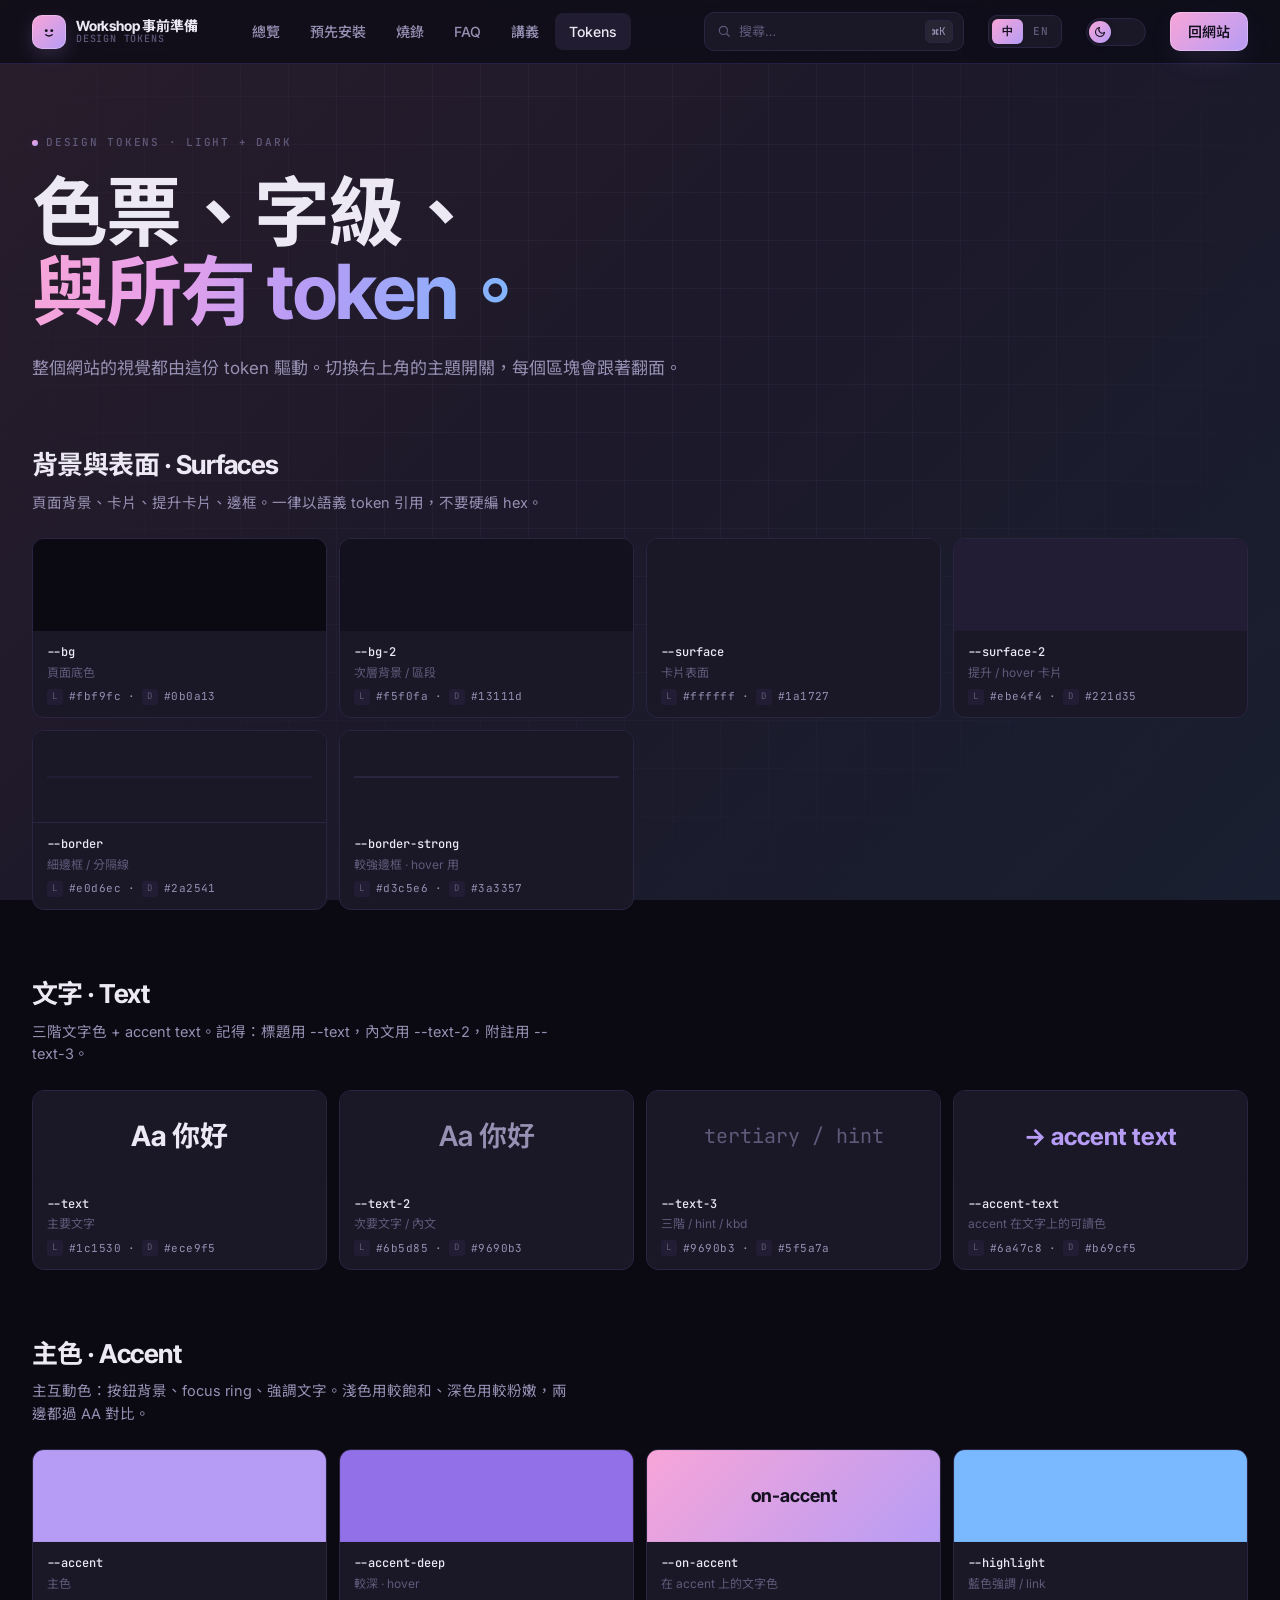
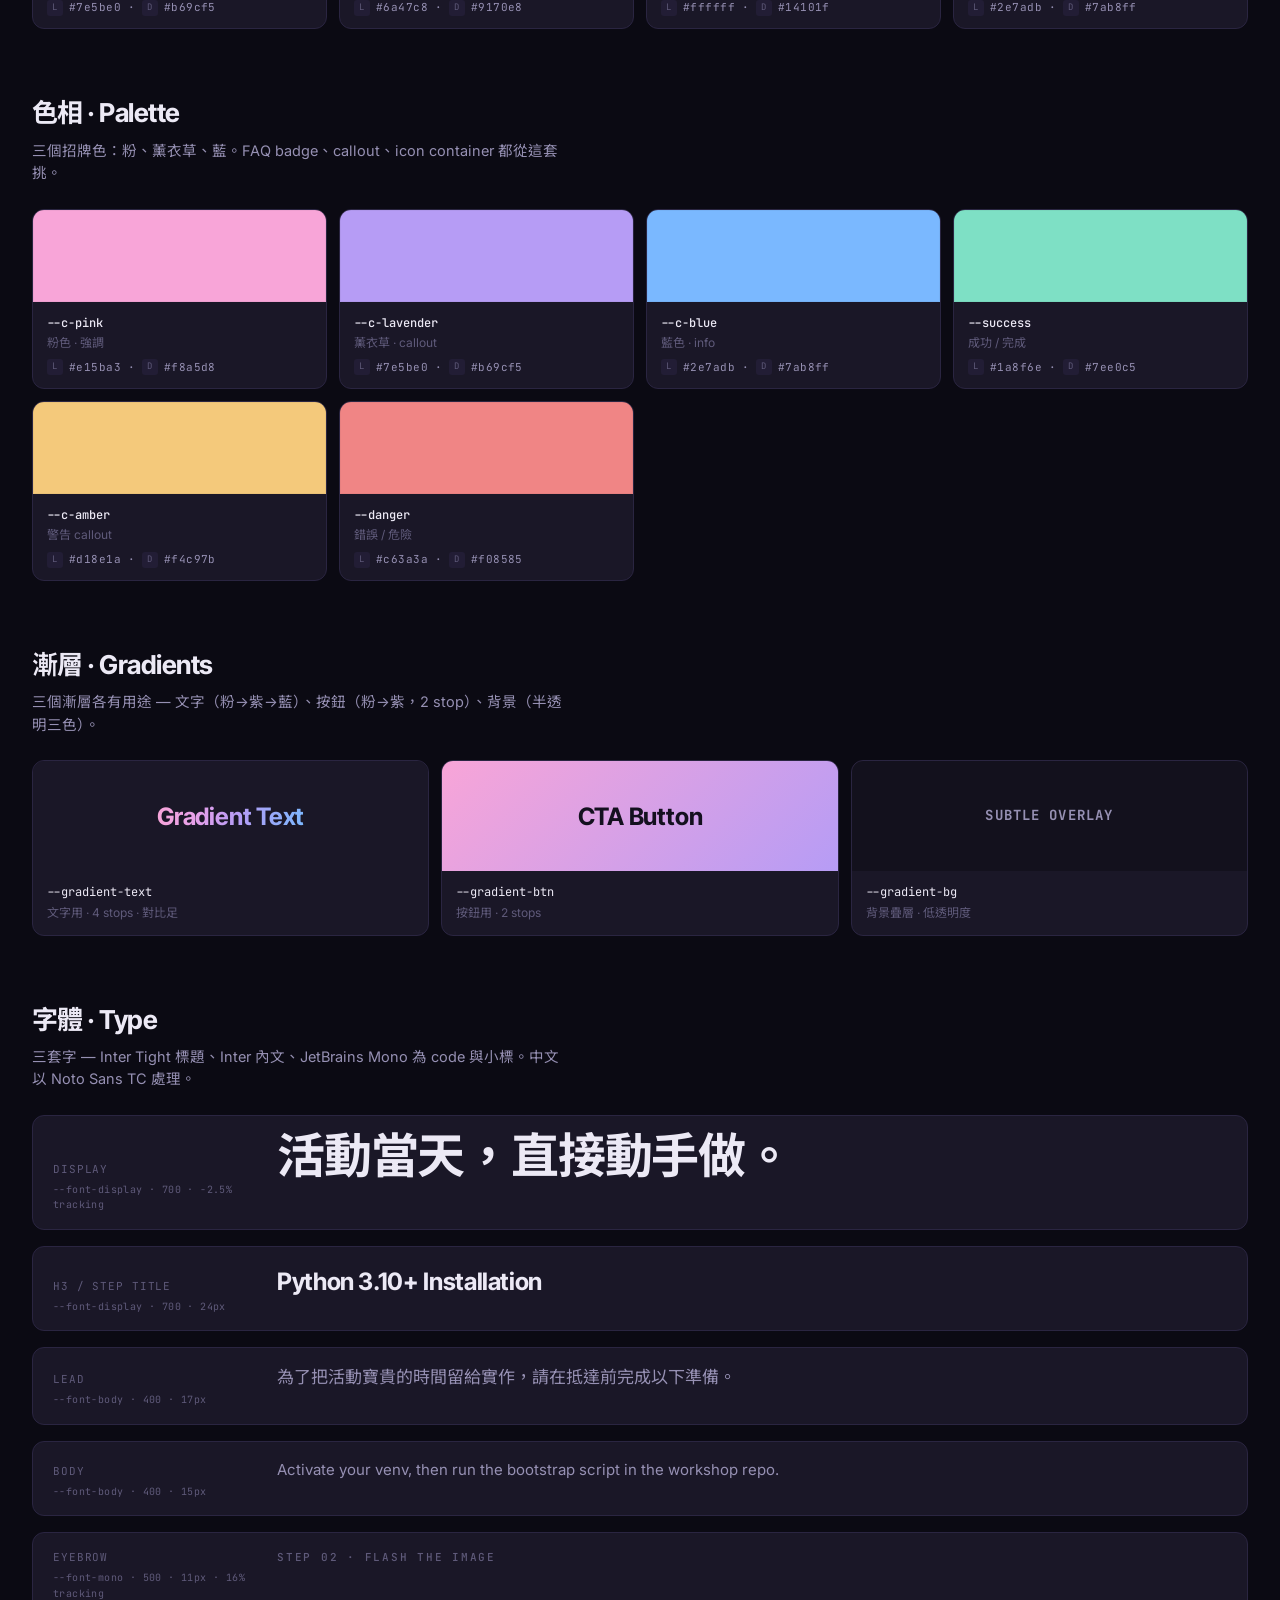
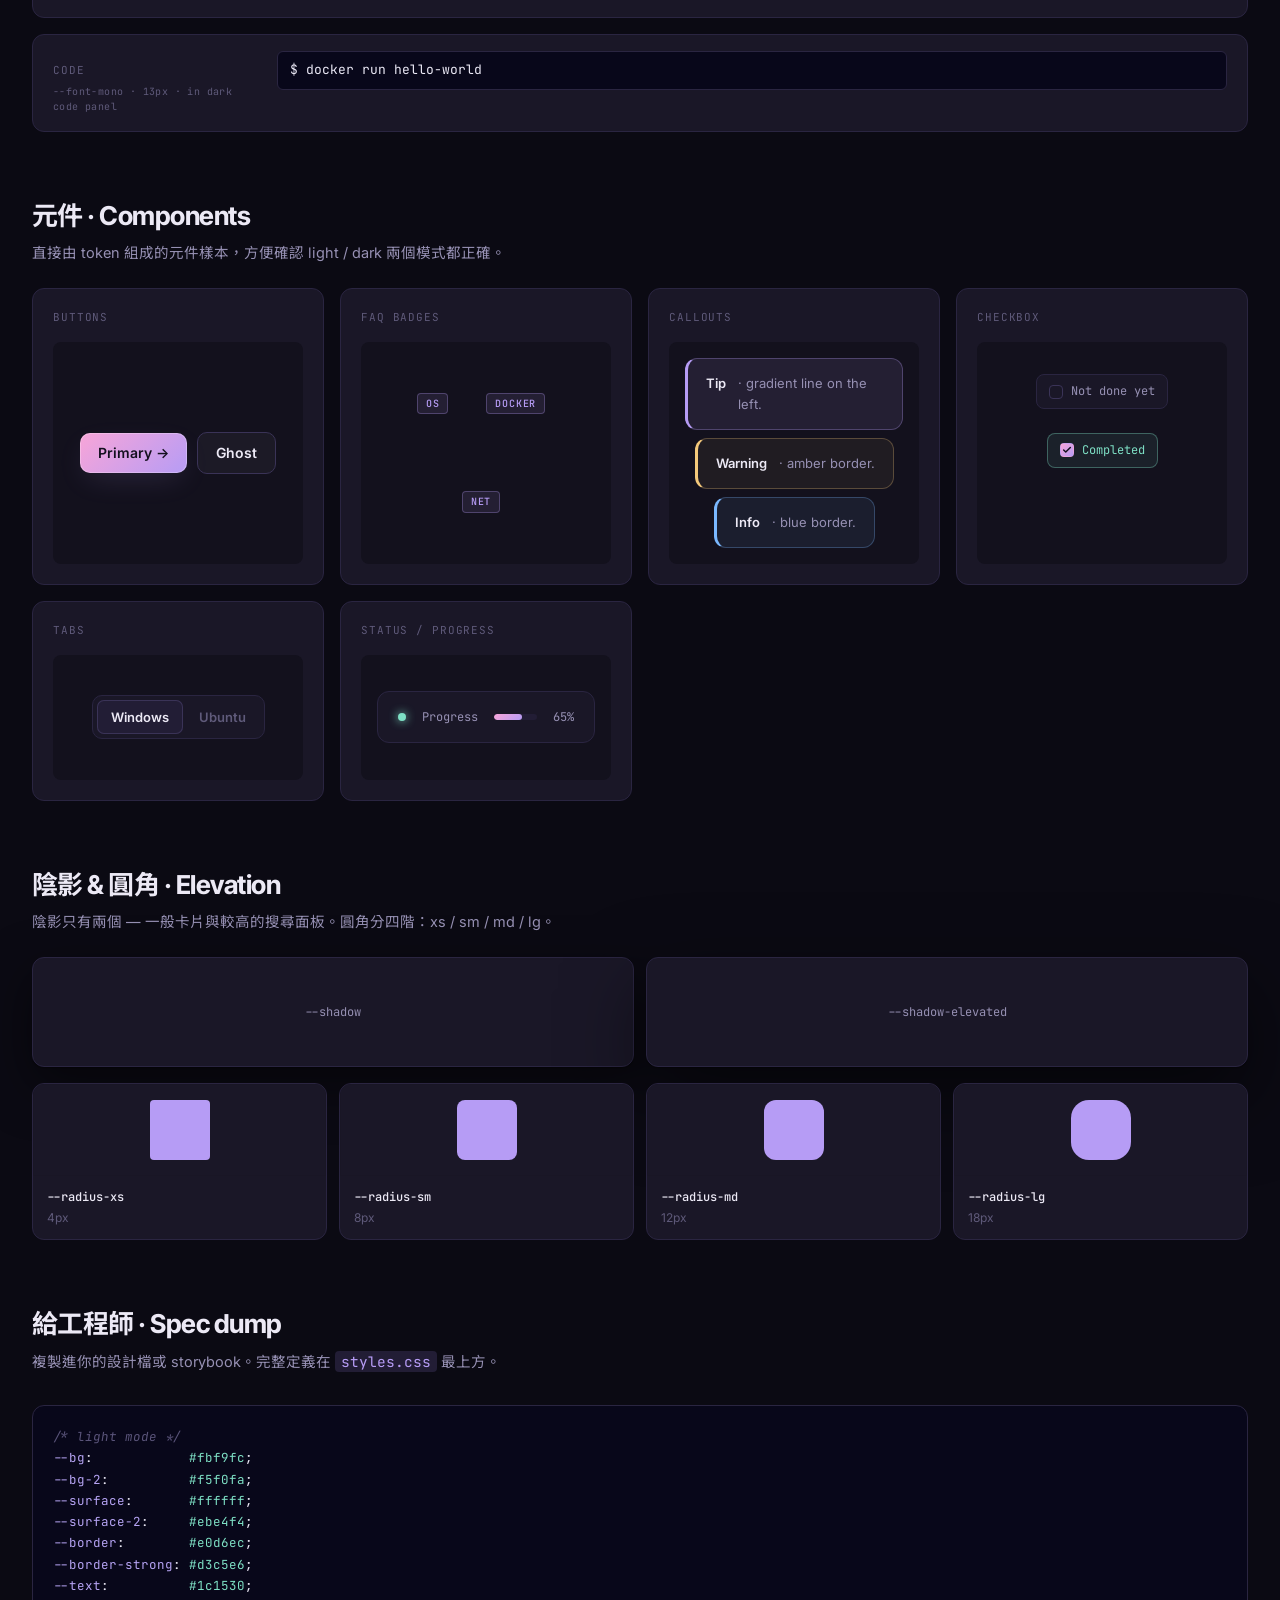
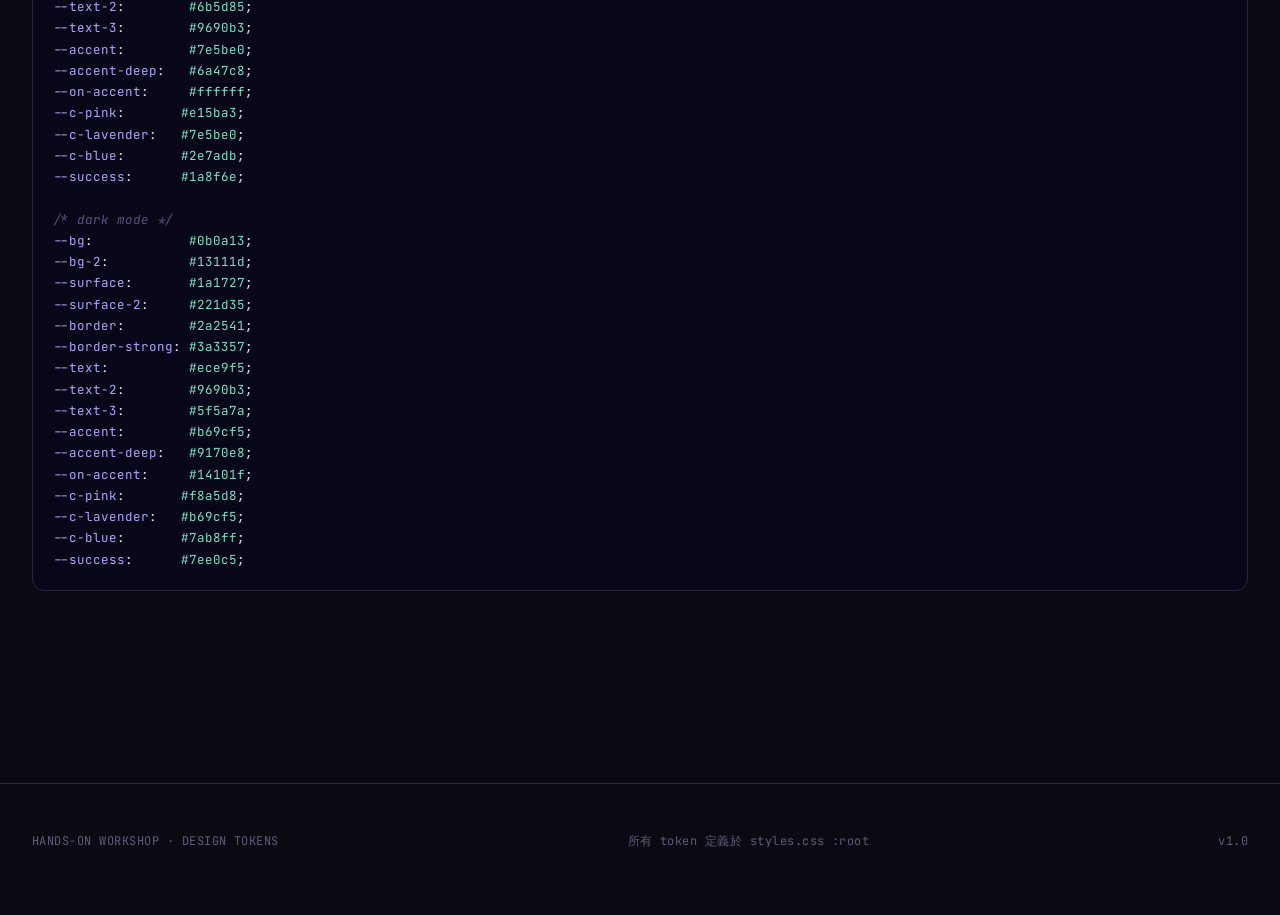
==== color-tokens.html @ 2a714d9c "feat:Hands_On_Workshop_Web First version of the website: Framework, style, color scheme, and text co" ====
<!doctype html>
<html lang="zh-Hant" data-lang="zh" data-theme="dark">
<head>
<meta charset="utf-8" />
<meta name="viewport" content="width=device-width, initial-scale=1" />
<title>色票 / Tokens — Hands-On Workshop</title>
<script>(function(){var d=document.documentElement;try{d.setAttribute('data-theme',localStorage.getItem('how_theme')||'dark');}catch(e){d.setAttribute('data-theme','dark');}try{var l=localStorage.getItem('how_lang')||'zh';d.setAttribute('data-lang',l);d.setAttribute('lang',l==='zh'?'zh-Hant':'en');}catch(e){d.setAttribute('data-lang','zh');}})();</script>
<style>html{background:#0b0a13}html[data-theme="light"]{background:#fbf9fc}</style>
<link rel="preconnect" href="https://fonts.googleapis.com">
<link rel="preconnect" href="https://fonts.gstatic.com" crossorigin>
<link rel="stylesheet" href="https://fonts.googleapis.com/css2?family=Inter+Tight:wght@400;500;600;700;800&family=Inter:wght@400;500;600;700&family=JetBrains+Mono:wght@400;500;600&family=Noto+Sans+TC:wght@400;500;700;900&display=swap">
<link rel="stylesheet" href="styles.css" />
<style>
  /* Page-specific styles for the swatch grid */
  .tk-grid {
    display: grid;
    grid-template-columns: repeat(auto-fill, minmax(240px, 1fr));
    gap: var(--space-3);
    margin-top: var(--space-6);
  }
  .tk-grid--wide {
    grid-template-columns: repeat(auto-fill, minmax(320px, 1fr));
  }
  .tk-grid--two {
    grid-template-columns: repeat(2, minmax(0, 1fr));
  }
  .swatch {
    position: relative;
    display: flex;
    flex-direction: column;
    background: var(--surface);
    border: 1px solid var(--border);
    border-radius: var(--radius-md);
    overflow: hidden;
    transition: border-color var(--dur-fast), transform var(--dur-fast);
  }
  .swatch:hover { border-color: var(--border-strong); }
  .swatch-chip {
    height: 92px;
    position: relative;
  }
  .swatch-chip::after {
    content: '';
    position: absolute;
    inset: 0;
    box-shadow: inset 0 0 0 1px rgba(0,0,0,0.04);
    pointer-events: none;
  }
  .swatch-meta {
    padding: 12px 14px;
    display: flex;
    flex-direction: column;
    gap: 2px;
  }
  .swatch-meta .name {
    font-family: var(--font-mono);
    font-size: 12px;
    color: var(--text);
    font-weight: 500;
  }
  .swatch-meta .role {
    font-size: 12px;
    color: var(--text-3);
  }
  .swatch-meta .hex {
    margin-top: 4px;
    display: inline-flex;
    align-items: center;
    gap: 6px;
    font-family: var(--font-mono);
    font-size: 11px;
    color: var(--text-2);
    letter-spacing: 0.04em;
  }
  .swatch-meta .hex .light, .swatch-meta .hex .dark {
    display: inline-flex; align-items: center; gap: 4px;
  }
  .swatch-meta .hex .mode {
    font-size: 9px; padding: 1px 5px; border-radius: 3px;
    background: var(--surface-2); color: var(--text-3);
    letter-spacing: 0.1em; text-transform: uppercase;
  }
  .copy-tag {
    position: absolute;
    top: 8px; right: 8px;
    background: rgba(0,0,0,0.45);
    color: #fff;
    font-family: var(--font-mono);
    font-size: 10px;
    padding: 3px 7px;
    border-radius: 4px;
    opacity: 0;
    transition: opacity var(--dur-fast);
    cursor: pointer;
  }
  .swatch:hover .copy-tag { opacity: 1; }
  .copy-tag.copied { background: var(--success); color: #fff; opacity: 1; }

  /* Token section header */
  .tk-section { margin-top: var(--space-16); }
  .tk-section h2 {
    font-family: var(--font-display);
    font-size: 26px;
    font-weight: 700;
    letter-spacing: -0.02em;
    color: var(--text);
    margin: 0;
  }
  .tk-section .sub {
    margin-top: 6px;
    color: var(--text-2);
    font-size: 14.5px;
    max-width: 60ch;
  }

  /* Gradient row */
  .grad-row {
    display: grid;
    grid-template-columns: repeat(auto-fit, minmax(280px, 1fr));
    gap: var(--space-3);
    margin-top: var(--space-6);
  }
  .grad-card {
    background: var(--surface);
    border: 1px solid var(--border);
    border-radius: var(--radius-md);
    overflow: hidden;
  }
  .grad-card .preview {
    height: 110px;
    display: grid;
    place-items: center;
    font-family: var(--font-display);
    font-weight: 700;
    font-size: 24px;
    letter-spacing: -0.01em;
  }
  .grad-card .meta { padding: 12px 14px; }
  .grad-card .meta .name { font-family: var(--font-mono); font-size: 12px; color: var(--text); }
  .grad-card .meta .role { font-size: 12px; color: var(--text-3); margin-top: 2px; }

  /* Type sample */
  .type-row {
    display: flex;
    flex-direction: column;
    gap: var(--space-4);
    margin-top: var(--space-6);
  }
  .type-sample {
    display: grid;
    grid-template-columns: 200px 1fr;
    align-items: baseline;
    gap: var(--space-6);
    padding: var(--space-4) var(--space-5);
    background: var(--surface);
    border: 1px solid var(--border);
    border-radius: var(--radius-md);
  }
  .type-sample .label {
    font-family: var(--font-mono);
    font-size: 11px;
    color: var(--text-3);
    letter-spacing: 0.08em;
    text-transform: uppercase;
  }
  .type-sample .label .spec {
    display: block;
    margin-top: 4px;
    font-size: 10px;
    color: var(--text-3);
    text-transform: none;
    letter-spacing: 0.04em;
  }

  /* Component preview row */
  .comp-row {
    display: grid;
    grid-template-columns: repeat(auto-fit, minmax(280px, 1fr));
    gap: var(--space-4);
    margin-top: var(--space-6);
  }
  .comp-card {
    padding: var(--space-5);
    background: var(--surface);
    border: 1px solid var(--border);
    border-radius: var(--radius-md);
    display: flex;
    flex-direction: column;
    gap: var(--space-4);
    min-height: 200px;
  }
  .comp-card .head {
    font-family: var(--font-mono);
    font-size: 11px;
    color: var(--text-3);
    letter-spacing: 0.08em;
    text-transform: uppercase;
  }
  .comp-card .stage {
    flex: 1;
    display: grid;
    place-items: center;
    padding: var(--space-4);
    background: var(--bg-2);
    border-radius: var(--radius-sm);
  }

  /* Shadow demo */
  .shadow-demo {
    display: grid;
    place-items: center;
    height: 110px;
    background: var(--surface);
    border-radius: var(--radius-md);
    box-shadow: var(--shadow);
    font-family: var(--font-mono);
    font-size: 12px;
    color: var(--text-2);
    border: 1px solid var(--border);
  }
  .shadow-demo--elev { box-shadow: var(--shadow-elevated); }

  /* Code panel for the spec dump */
  .spec-dump {
    margin-top: var(--space-8);
    padding: var(--space-5);
    background: var(--code-bg);
    border: 1px solid var(--code-border);
    border-radius: var(--radius-md);
    font-family: var(--font-mono);
    font-size: 12.5px;
    line-height: 1.7;
    color: var(--code-text);
    overflow-x: auto;
    white-space: pre;
  }
  .spec-dump .k { color: #B6A4F4; }
  .spec-dump .v { color: #7ee0c5; }
  .spec-dump .c { color: #5A547A; font-style: italic; }
</style>
</head>
<body>

<header class="nav">
  <div class="nav-inner">
    <a href="index.html" class="brand">
      <span class="brand-mark" aria-hidden="true">
        <svg viewBox="0 0 24 24" fill="none" class="face-icon" overflow="visible">
          <circle class="eye eye-l" cx="9" cy="10.5" r="1.6" fill="currentColor"/>
          <circle class="eye eye-r" cx="15" cy="10.5" r="1.6" fill="currentColor"/>
          <path d="M8.5 15 Q12 17.5 15.5 15" stroke="currentColor" stroke-width="1.6" fill="none" stroke-linecap="round"/>
        </svg>
      </span>
      <span class="brand-text">
        <span class="top"><span class="zh-only">Workshop 事前準備</span><span class="en-only">Workshop Prep</span></span>
        <span class="sub">DESIGN TOKENS</span>
      </span>
    </a>
    <nav class="nav-links">
      <a href="index.html" class="nav-link"><span class="zh-only">總覽</span><span class="en-only">Overview</span></a>
      <a href="pre-install.html" class="nav-link"><span class="zh-only">預先安裝</span><span class="en-only">Pre-Install</span></a>
      <a href="flashing.html" class="nav-link"><span class="zh-only">燒錄</span><span class="en-only">Flashing</span></a>
      <a href="faq.html" class="nav-link"><span class="zh-only">FAQ</span><span class="en-only">FAQ</span></a>
      <a href="handouts.html" class="nav-link"><span class="zh-only">講義</span><span class="en-only">Handouts</span></a>
      <a href="color-tokens.html" class="nav-link active">Tokens</a>
    </nav>
    <span class="nav-spacer"></span>
    <button class="nav-search" data-open-search aria-label="Open search">
      <svg viewBox="0 0 24 24" fill="none" stroke="currentColor" stroke-width="2" stroke-linecap="round" stroke-linejoin="round"><circle cx="11" cy="11" r="7"/><path d="m21 21-4.3-4.3"/></svg>
      <span class="label zh-only">搜尋…</span>
      <span class="label en-only">Search…</span>
      <span class="kbd">⌘K</span>
    </button>
    <div class="lang-toggle"><button data-lang="zh">中</button><button data-lang="en">EN</button></div>
    <button class="theme-toggle" data-theme-toggle aria-label="Toggle theme">
      <span class="thumb">
        <svg class="icon-moon" viewBox="0 0 24 24" fill="none" stroke="currentColor" stroke-width="2.2" stroke-linecap="round" stroke-linejoin="round"><path d="M21 12.8A9 9 0 1 1 11.2 3a7 7 0 0 0 9.8 9.8z"/></svg>
        <svg class="icon-sun" viewBox="0 0 24 24" fill="none" stroke="currentColor" stroke-width="2.2" stroke-linecap="round" stroke-linejoin="round"><circle cx="12" cy="12" r="4"/><path d="M12 2v2"/><path d="M12 20v2"/><path d="m4.93 4.93 1.41 1.41"/><path d="m17.66 17.66 1.41 1.41"/><path d="M2 12h2"/><path d="M20 12h2"/><path d="m6.34 17.66-1.41 1.41"/><path d="m19.07 4.93-1.41 1.41"/></svg>
      </span>
    </button>
    <a href="index.html" class="btn-cta">
      <span class="zh-only">回網站</span><span class="en-only">To site</span>
    </a>
  </div>
</header>

<main class="shell">
  <section class="page">

    <span class="eyebrow">DESIGN TOKENS · LIGHT + DARK</span>
    <h1 class="display">
      <span class="zh-only">色票、字級、<br/><span class="grad-text">與所有 token。</span></span>
      <span class="en-only">Palette, type,<br/><span class="grad-text">and every token.</span></span>
    </h1>
    <p class="lead">
      <span class="zh-only">整個網站的視覺都由這份 token 驅動。切換右上角的主題開關，每個區塊會跟著翻面。</span>
      <span class="en-only">The whole site is driven by these CSS custom properties. Flip the theme switch top-right and every section follows.</span>
    </p>

    <!-- ===== SURFACE ===== -->
    <section class="tk-section">
      <h2><span class="zh-only">背景與表面 · Surfaces</span><span class="en-only">Surfaces</span></h2>
      <p class="sub">
        <span class="zh-only">頁面背景、卡片、提升卡片、邊框。一律以語義 token 引用，不要硬編 hex。</span>
        <span class="en-only">Page background, surfaces, elevated surfaces, borders. Always reference these by token — never hardcode the hex.</span>
      </p>
      <div class="tk-grid">
        <div class="swatch">
          <div class="swatch-chip" style="background:var(--bg);"></div>
          <div class="swatch-meta">
            <span class="name">--bg</span>
            <span class="role"><span class="zh-only">頁面底色</span><span class="en-only">Page background</span></span>
            <span class="hex"><span class="mode">L</span>#fbf9fc · <span class="mode">D</span>#0b0a13</span>
          </div>
          <button class="copy-tag" data-copy="--bg">copy</button>
        </div>
        <div class="swatch">
          <div class="swatch-chip" style="background:var(--bg-2);"></div>
          <div class="swatch-meta">
            <span class="name">--bg-2</span>
            <span class="role"><span class="zh-only">次層背景 / 區段</span><span class="en-only">Secondary bg / sections</span></span>
            <span class="hex"><span class="mode">L</span>#f5f0fa · <span class="mode">D</span>#13111d</span>
          </div>
          <button class="copy-tag" data-copy="--bg-2">copy</button>
        </div>
        <div class="swatch">
          <div class="swatch-chip" style="background:var(--surface);"></div>
          <div class="swatch-meta">
            <span class="name">--surface</span>
            <span class="role"><span class="zh-only">卡片表面</span><span class="en-only">Card surface</span></span>
            <span class="hex"><span class="mode">L</span>#ffffff · <span class="mode">D</span>#1a1727</span>
          </div>
          <button class="copy-tag" data-copy="--surface">copy</button>
        </div>
        <div class="swatch">
          <div class="swatch-chip" style="background:var(--surface-2);"></div>
          <div class="swatch-meta">
            <span class="name">--surface-2</span>
            <span class="role"><span class="zh-only">提升 / hover 卡片</span><span class="en-only">Elevated / hover card</span></span>
            <span class="hex"><span class="mode">L</span>#ebe4f4 · <span class="mode">D</span>#221d35</span>
          </div>
          <button class="copy-tag" data-copy="--surface-2">copy</button>
        </div>
        <div class="swatch">
          <div class="swatch-chip" style="background:var(--surface);border-bottom:1px solid var(--border);">
            <div style="position:absolute;left:14px;top:50%;right:14px;border-top:1px solid var(--border);transform:translateY(-50%);"></div>
          </div>
          <div class="swatch-meta">
            <span class="name">--border</span>
            <span class="role"><span class="zh-only">細邊框 / 分隔線</span><span class="en-only">Hairline / divider</span></span>
            <span class="hex"><span class="mode">L</span>#e0d6ec · <span class="mode">D</span>#2a2541</span>
          </div>
          <button class="copy-tag" data-copy="--border">copy</button>
        </div>
        <div class="swatch">
          <div class="swatch-chip" style="background:var(--surface);">
            <div style="position:absolute;left:14px;top:50%;right:14px;border-top:1px solid var(--border-strong);transform:translateY(-50%);"></div>
          </div>
          <div class="swatch-meta">
            <span class="name">--border-strong</span>
            <span class="role"><span class="zh-only">較強邊框 · hover 用</span><span class="en-only">Stronger border · hover</span></span>
            <span class="hex"><span class="mode">L</span>#d3c5e6 · <span class="mode">D</span>#3a3357</span>
          </div>
          <button class="copy-tag" data-copy="--border-strong">copy</button>
        </div>
      </div>
    </section>

    <!-- ===== TEXT ===== -->
    <section class="tk-section">
      <h2><span class="zh-only">文字 · Text</span><span class="en-only">Text</span></h2>
      <p class="sub">
        <span class="zh-only">三階文字色 + accent text。記得：標題用 --text，內文用 --text-2，附註用 --text-3。</span>
        <span class="en-only">Three text greys + accent text. Rule of thumb: headings on --text, body on --text-2, captions on --text-3.</span>
      </p>
      <div class="tk-grid">
        <div class="swatch">
          <div class="swatch-chip" style="background:var(--surface);display:grid;place-items:center;color:var(--text);font-family:var(--font-display);font-size:28px;font-weight:700;">Aa 你好</div>
          <div class="swatch-meta">
            <span class="name">--text</span>
            <span class="role"><span class="zh-only">主要文字</span><span class="en-only">Primary text</span></span>
            <span class="hex"><span class="mode">L</span>#1c1530 · <span class="mode">D</span>#ece9f5</span>
          </div>
        </div>
        <div class="swatch">
          <div class="swatch-chip" style="background:var(--surface);display:grid;place-items:center;color:var(--text-2);font-family:var(--font-display);font-size:28px;font-weight:600;">Aa 你好</div>
          <div class="swatch-meta">
            <span class="name">--text-2</span>
            <span class="role"><span class="zh-only">次要文字 / 內文</span><span class="en-only">Secondary / body</span></span>
            <span class="hex"><span class="mode">L</span>#6b5d85 · <span class="mode">D</span>#9690b3</span>
          </div>
        </div>
        <div class="swatch">
          <div class="swatch-chip" style="background:var(--surface);display:grid;place-items:center;color:var(--text-3);font-family:var(--font-mono);font-size:20px;">tertiary / hint</div>
          <div class="swatch-meta">
            <span class="name">--text-3</span>
            <span class="role"><span class="zh-only">三階 / hint / kbd</span><span class="en-only">Tertiary / hint / kbd</span></span>
            <span class="hex"><span class="mode">L</span>#9690b3 · <span class="mode">D</span>#5f5a7a</span>
          </div>
        </div>
        <div class="swatch">
          <div class="swatch-chip" style="background:var(--surface);display:grid;place-items:center;color:var(--accent-text);font-family:var(--font-display);font-size:24px;font-weight:700;">→ accent text</div>
          <div class="swatch-meta">
            <span class="name">--accent-text</span>
            <span class="role"><span class="zh-only">accent 在文字上的可讀色</span><span class="en-only">Accent for readable text</span></span>
            <span class="hex"><span class="mode">L</span>#6a47c8 · <span class="mode">D</span>#b69cf5</span>
          </div>
        </div>
      </div>
    </section>

    <!-- ===== ACCENT / BRAND ===== -->
    <section class="tk-section">
      <h2><span class="zh-only">主色 · Accent</span><span class="en-only">Accent</span></h2>
      <p class="sub">
        <span class="zh-only">主互動色：按鈕背景、focus ring、強調文字。淺色用較飽和、深色用較粉嫩，兩邊都過 AA 對比。</span>
        <span class="en-only">Main interactive color: button bg, focus ring, accent text. Saturated in light, pastel in dark — both clear AA contrast.</span>
      </p>
      <div class="tk-grid">
        <div class="swatch">
          <div class="swatch-chip" style="background:var(--accent);"></div>
          <div class="swatch-meta">
            <span class="name">--accent</span>
            <span class="role"><span class="zh-only">主色</span><span class="en-only">Primary accent</span></span>
            <span class="hex"><span class="mode">L</span>#7e5be0 · <span class="mode">D</span>#b69cf5</span>
          </div>
        </div>
        <div class="swatch">
          <div class="swatch-chip" style="background:var(--accent-deep);"></div>
          <div class="swatch-meta">
            <span class="name">--accent-deep</span>
            <span class="role"><span class="zh-only">較深 · hover</span><span class="en-only">Deeper · hover</span></span>
            <span class="hex"><span class="mode">L</span>#6a47c8 · <span class="mode">D</span>#9170e8</span>
          </div>
        </div>
        <div class="swatch">
          <div class="swatch-chip" style="background:var(--gradient-btn);display:grid;place-items:center;color:var(--on-accent);font-family:var(--font-display);font-weight:700;font-size:18px;">on-accent</div>
          <div class="swatch-meta">
            <span class="name">--on-accent</span>
            <span class="role"><span class="zh-only">在 accent 上的文字色</span><span class="en-only">Text color on accent</span></span>
            <span class="hex"><span class="mode">L</span>#ffffff · <span class="mode">D</span>#14101f</span>
          </div>
        </div>
        <div class="swatch">
          <div class="swatch-chip" style="background:var(--highlight);"></div>
          <div class="swatch-meta">
            <span class="name">--highlight</span>
            <span class="role"><span class="zh-only">藍色強調 / link</span><span class="en-only">Blue emphasis / link</span></span>
            <span class="hex"><span class="mode">L</span>#2e7adb · <span class="mode">D</span>#7ab8ff</span>
          </div>
        </div>
      </div>
    </section>

    <!-- ===== PALETTE ===== -->
    <section class="tk-section">
      <h2><span class="zh-only">色相 · Palette</span><span class="en-only">Palette</span></h2>
      <p class="sub">
        <span class="zh-only">三個招牌色：粉、薰衣草、藍。FAQ badge、callout、icon container 都從這套挑。</span>
        <span class="en-only">Three signature hues: pink, lavender, blue. FAQ badges, callouts, and icon containers all draw from these.</span>
      </p>
      <div class="tk-grid">
        <div class="swatch">
          <div class="swatch-chip" style="background:var(--c-pink);"></div>
          <div class="swatch-meta">
            <span class="name">--c-pink</span>
            <span class="role"><span class="zh-only">粉色 · 強調</span><span class="en-only">Pink · accent</span></span>
            <span class="hex"><span class="mode">L</span>#e15ba3 · <span class="mode">D</span>#f8a5d8</span>
          </div>
        </div>
        <div class="swatch">
          <div class="swatch-chip" style="background:var(--c-lavender);"></div>
          <div class="swatch-meta">
            <span class="name">--c-lavender</span>
            <span class="role"><span class="zh-only">薰衣草 · callout</span><span class="en-only">Lavender · callouts</span></span>
            <span class="hex"><span class="mode">L</span>#7e5be0 · <span class="mode">D</span>#b69cf5</span>
          </div>
        </div>
        <div class="swatch">
          <div class="swatch-chip" style="background:var(--c-blue);"></div>
          <div class="swatch-meta">
            <span class="name">--c-blue</span>
            <span class="role"><span class="zh-only">藍色 · info</span><span class="en-only">Blue · info</span></span>
            <span class="hex"><span class="mode">L</span>#2e7adb · <span class="mode">D</span>#7ab8ff</span>
          </div>
        </div>
        <div class="swatch">
          <div class="swatch-chip" style="background:var(--success);"></div>
          <div class="swatch-meta">
            <span class="name">--success</span>
            <span class="role"><span class="zh-only">成功 / 完成</span><span class="en-only">Success / done</span></span>
            <span class="hex"><span class="mode">L</span>#1a8f6e · <span class="mode">D</span>#7ee0c5</span>
          </div>
        </div>
        <div class="swatch">
          <div class="swatch-chip" style="background:var(--c-amber);"></div>
          <div class="swatch-meta">
            <span class="name">--c-amber</span>
            <span class="role"><span class="zh-only">警告 callout</span><span class="en-only">Warning callout</span></span>
            <span class="hex"><span class="mode">L</span>#d18e1a · <span class="mode">D</span>#f4c97b</span>
          </div>
        </div>
        <div class="swatch">
          <div class="swatch-chip" style="background:var(--danger);"></div>
          <div class="swatch-meta">
            <span class="name">--danger</span>
            <span class="role"><span class="zh-only">錯誤 / 危險</span><span class="en-only">Danger / destructive</span></span>
            <span class="hex"><span class="mode">L</span>#c63a3a · <span class="mode">D</span>#f08585</span>
          </div>
        </div>
      </div>
    </section>

    <!-- ===== GRADIENTS ===== -->
    <section class="tk-section">
      <h2><span class="zh-only">漸層 · Gradients</span><span class="en-only">Gradients</span></h2>
      <p class="sub">
        <span class="zh-only">三個漸層各有用途 — 文字（粉→紫→藍）、按鈕（粉→紫，2 stop）、背景（半透明三色）。</span>
        <span class="en-only">Three flavors — text (pink → violet → blue), button (pink → violet, 2 stops), background (semi-transparent tri-color).</span>
      </p>
      <div class="grad-row">
        <div class="grad-card">
          <div class="preview" style="background:var(--surface);">
            <span class="grad-text">Gradient Text</span>
          </div>
          <div class="meta">
            <div class="name">--gradient-text</div>
            <div class="role"><span class="zh-only">文字用 · 4 stops · 對比足</span><span class="en-only">For text · 4 stops · readable</span></div>
          </div>
        </div>
        <div class="grad-card">
          <div class="preview" style="background:var(--gradient-btn);color:var(--on-accent);">
            CTA Button
          </div>
          <div class="meta">
            <div class="name">--gradient-btn</div>
            <div class="role"><span class="zh-only">按鈕用 · 2 stops</span><span class="en-only">For buttons · 2 stops</span></div>
          </div>
        </div>
        <div class="grad-card">
          <div class="preview" style="background:linear-gradient(var(--bg-2),var(--bg-2)),var(--gradient-bg);background-blend-mode:normal;color:var(--text-2);font-size:14px;">
            <span style="font-family:var(--font-mono);letter-spacing:.08em;">SUBTLE OVERLAY</span>
          </div>
          <div class="meta">
            <div class="name">--gradient-bg</div>
            <div class="role"><span class="zh-only">背景疊層 · 低透明度</span><span class="en-only">Background wash · low alpha</span></div>
          </div>
        </div>
      </div>
    </section>

    <!-- ===== TYPE ===== -->
    <section class="tk-section">
      <h2><span class="zh-only">字體 · Type</span><span class="en-only">Type</span></h2>
      <p class="sub">
        <span class="zh-only">三套字 — Inter Tight 標題、Inter 內文、JetBrains Mono 為 code 與小標。中文以 Noto Sans TC 處理。</span>
        <span class="en-only">Three families — Inter Tight for display, Inter for body, JetBrains Mono for code and eyebrows. CJK falls back to Noto Sans TC.</span>
      </p>
      <div class="type-row">
        <div class="type-sample">
          <div class="label">DISPLAY<span class="spec">--font-display · 700 · -2.5% tracking</span></div>
          <div style="font-family:var(--font-display);font-weight:700;font-size:48px;letter-spacing:-0.025em;line-height:1;color:var(--text);">活動當天，直接動手做。</div>
        </div>
        <div class="type-sample">
          <div class="label">H3 / STEP TITLE<span class="spec">--font-display · 700 · 24px</span></div>
          <div style="font-family:var(--font-display);font-weight:700;font-size:24px;letter-spacing:-0.015em;color:var(--text);">Python 3.10+ Installation</div>
        </div>
        <div class="type-sample">
          <div class="label">LEAD<span class="spec">--font-body · 400 · 17px</span></div>
          <div style="font-family:var(--font-body);font-weight:400;font-size:17px;line-height:1.55;color:var(--text-2);">為了把活動寶貴的時間留給實作，請在抵達前完成以下準備。</div>
        </div>
        <div class="type-sample">
          <div class="label">BODY<span class="spec">--font-body · 400 · 15px</span></div>
          <div style="font-family:var(--font-body);font-weight:400;font-size:15px;line-height:1.65;color:var(--text-2);">Activate your venv, then run the bootstrap script in the workshop repo.</div>
        </div>
        <div class="type-sample">
          <div class="label">EYEBROW<span class="spec">--font-mono · 500 · 11px · 16% tracking</span></div>
          <div style="font-family:var(--font-mono);font-weight:500;font-size:11px;letter-spacing:0.16em;text-transform:uppercase;color:var(--text-3);">STEP 02 · FLASH THE IMAGE</div>
        </div>
        <div class="type-sample">
          <div class="label">CODE<span class="spec">--font-mono · 13px · in dark code panel</span></div>
          <div style="font-family:var(--font-mono);font-size:13px;color:var(--code-text);background:var(--code-bg);padding:8px 12px;border-radius:6px;border:1px solid var(--code-border);">$ docker run hello-world</div>
        </div>
      </div>
    </section>

    <!-- ===== COMPONENTS ===== -->
    <section class="tk-section">
      <h2><span class="zh-only">元件 · Components</span><span class="en-only">Components</span></h2>
      <p class="sub">
        <span class="zh-only">直接由 token 組成的元件樣本，方便確認 light / dark 兩個模式都正確。</span>
        <span class="en-only">Sample components composed from tokens — verify both light and dark modes look right.</span>
      </p>
      <div class="comp-row">
        <div class="comp-card">
          <div class="head">BUTTONS</div>
          <div class="stage" style="gap:10px;display:flex;flex-wrap:wrap;justify-content:center;">
            <button class="btn-cta">Primary →</button>
            <button class="btn-ghost">Ghost</button>
          </div>
        </div>

        <div class="comp-card">
          <div class="head">FAQ BADGES</div>
          <div class="stage" style="gap:8px;display:flex;flex-wrap:wrap;justify-content:center;">
            <span class="faq-summary" style="padding:6px 10px;font-size:13px;"><span class="badge">OS</span></span>
            <span class="faq-summary" style="padding:6px 10px;font-size:13px;"><span class="badge">DOCKER</span></span>
            <span class="faq-summary" style="padding:6px 10px;font-size:13px;"><span class="badge">NET</span></span>
          </div>
        </div>

        <div class="comp-card">
          <div class="head">CALLOUTS</div>
          <div class="stage" style="display:flex;flex-direction:column;gap:8px;width:100%;">
            <div class="callout" style="margin:0;font-size:13px;"><strong>Tip</strong> · gradient line on the left.</div>
            <div class="callout callout--warn" style="margin:0;font-size:13px;"><strong>Warning</strong> · amber border.</div>
            <div class="callout callout--info" style="margin:0;font-size:13px;"><strong>Info</strong> · blue border.</div>
          </div>
        </div>

        <div class="comp-card">
          <div class="head">CHECKBOX</div>
          <div class="stage" style="display:flex;flex-direction:column;gap:8px;">
            <span class="step-checkbox">
              <span class="box"><svg viewBox="0 0 24 24" fill="none" stroke="currentColor" stroke-width="3.5" stroke-linecap="round" stroke-linejoin="round"><polyline points="20 6 9 17 4 12"/></svg></span>
              Not done yet
            </span>
            <span class="step-checkbox done">
              <span class="box"><svg viewBox="0 0 24 24" fill="none" stroke="currentColor" stroke-width="3.5" stroke-linecap="round" stroke-linejoin="round"><polyline points="20 6 9 17 4 12"/></svg></span>
              Completed
            </span>
          </div>
        </div>

        <div class="comp-card">
          <div class="head">TABS</div>
          <div class="stage">
            <div class="tabs" style="margin:0;">
              <button class="tab on">Windows</button>
              <button class="tab">Ubuntu</button>
            </div>
          </div>
        </div>

        <div class="comp-card">
          <div class="head">STATUS / PROGRESS</div>
          <div class="stage">
            <div class="status-bar" style="width:100%;">
              <span class="dot"></span>
              <span>Progress</span>
              <div class="progress"><div class="progress-fill" style="width:65%"></div></div>
              <span>65%</span>
            </div>
          </div>
        </div>
      </div>
    </section>

    <!-- ===== ELEVATION ===== -->
    <section class="tk-section">
      <h2><span class="zh-only">陰影 & 圓角 · Elevation</span><span class="en-only">Elevation & radius</span></h2>
      <p class="sub">
        <span class="zh-only">陰影只有兩個 — 一般卡片與較高的搜尋面板。圓角分四階：xs / sm / md / lg。</span>
        <span class="en-only">Just two shadows — regular cards, and the elevated search panel. Four radii: xs / sm / md / lg.</span>
      </p>
      <div class="tk-grid tk-grid--two">
        <div class="shadow-demo">--shadow</div>
        <div class="shadow-demo shadow-demo--elev">--shadow-elevated</div>
      </div>

      <div class="tk-grid" style="margin-top:var(--space-4);">
        <div class="swatch">
          <div class="swatch-chip" style="background:var(--surface);display:grid;place-items:center;">
            <div style="width:60px;height:60px;background:var(--accent);border-radius:var(--radius-xs);"></div>
          </div>
          <div class="swatch-meta"><span class="name">--radius-xs</span><span class="role">4px</span></div>
        </div>
        <div class="swatch">
          <div class="swatch-chip" style="background:var(--surface);display:grid;place-items:center;">
            <div style="width:60px;height:60px;background:var(--accent);border-radius:var(--radius-sm);"></div>
          </div>
          <div class="swatch-meta"><span class="name">--radius-sm</span><span class="role">8px</span></div>
        </div>
        <div class="swatch">
          <div class="swatch-chip" style="background:var(--surface);display:grid;place-items:center;">
            <div style="width:60px;height:60px;background:var(--accent);border-radius:var(--radius-md);"></div>
          </div>
          <div class="swatch-meta"><span class="name">--radius-md</span><span class="role">12px</span></div>
        </div>
        <div class="swatch">
          <div class="swatch-chip" style="background:var(--surface);display:grid;place-items:center;">
            <div style="width:60px;height:60px;background:var(--accent);border-radius:var(--radius-lg);"></div>
          </div>
          <div class="swatch-meta"><span class="name">--radius-lg</span><span class="role">18px</span></div>
        </div>
      </div>
    </section>

    <!-- ===== SPEC DUMP ===== -->
    <section class="tk-section">
      <h2><span class="zh-only">給工程師 · Spec dump</span><span class="en-only">For engineers · spec dump</span></h2>
      <p class="sub">
        <span class="zh-only">複製進你的設計檔或 storybook。完整定義在 <code style="font-family:var(--font-mono);background:var(--surface-2);padding:1px 6px;border-radius:4px;color:var(--accent-text);">styles.css</code> 最上方。</span>
        <span class="en-only">Paste this into your design file or storybook. The canonical source lives at the top of <code style="font-family:var(--font-mono);background:var(--surface-2);padding:1px 6px;border-radius:4px;color:var(--accent-text);">styles.css</code>.</span>
      </p>
      <div class="spec-dump"><span class="c">/* light mode */</span>
<span class="k">--bg</span>:            <span class="v">#fbf9fc</span>;
<span class="k">--bg-2</span>:          <span class="v">#f5f0fa</span>;
<span class="k">--surface</span>:       <span class="v">#ffffff</span>;
<span class="k">--surface-2</span>:     <span class="v">#ebe4f4</span>;
<span class="k">--border</span>:        <span class="v">#e0d6ec</span>;
<span class="k">--border-strong</span>: <span class="v">#d3c5e6</span>;
<span class="k">--text</span>:          <span class="v">#1c1530</span>;
<span class="k">--text-2</span>:        <span class="v">#6b5d85</span>;
<span class="k">--text-3</span>:        <span class="v">#9690b3</span>;
<span class="k">--accent</span>:        <span class="v">#7e5be0</span>;
<span class="k">--accent-deep</span>:   <span class="v">#6a47c8</span>;
<span class="k">--on-accent</span>:     <span class="v">#ffffff</span>;
<span class="k">--c-pink</span>:       <span class="v">#e15ba3</span>;
<span class="k">--c-lavender</span>:   <span class="v">#7e5be0</span>;
<span class="k">--c-blue</span>:       <span class="v">#2e7adb</span>;
<span class="k">--success</span>:      <span class="v">#1a8f6e</span>;

<span class="c">/* dark mode */</span>
<span class="k">--bg</span>:            <span class="v">#0b0a13</span>;
<span class="k">--bg-2</span>:          <span class="v">#13111d</span>;
<span class="k">--surface</span>:       <span class="v">#1a1727</span>;
<span class="k">--surface-2</span>:     <span class="v">#221d35</span>;
<span class="k">--border</span>:        <span class="v">#2a2541</span>;
<span class="k">--border-strong</span>: <span class="v">#3a3357</span>;
<span class="k">--text</span>:          <span class="v">#ece9f5</span>;
<span class="k">--text-2</span>:        <span class="v">#9690b3</span>;
<span class="k">--text-3</span>:        <span class="v">#5f5a7a</span>;
<span class="k">--accent</span>:        <span class="v">#b69cf5</span>;
<span class="k">--accent-deep</span>:   <span class="v">#9170e8</span>;
<span class="k">--on-accent</span>:     <span class="v">#14101f</span>;
<span class="k">--c-pink</span>:       <span class="v">#f8a5d8</span>;
<span class="k">--c-lavender</span>:   <span class="v">#b69cf5</span>;
<span class="k">--c-blue</span>:       <span class="v">#7ab8ff</span>;
<span class="k">--success</span>:      <span class="v">#7ee0c5</span>;</div>
    </section>

  </section>
</main>

<footer class="foot">
  <div class="foot-inner">
    <span>HANDS-ON WORKSHOP · DESIGN TOKENS</span>
    <span><span class="zh-only">所有 token 定義於 styles.css :root</span><span class="en-only">All tokens live in styles.css :root</span></span>
    <span>v1.0</span>
  </div>
</footer>

<div class="search-overlay" id="search-overlay" role="dialog" aria-modal="true">
  <div class="search-panel">
    <div class="search-input-row">
      <svg viewBox="0 0 24 24" fill="none" stroke="currentColor" stroke-width="2" stroke-linecap="round" stroke-linejoin="round"><circle cx="11" cy="11" r="7"/><path d="m21 21-4.3-4.3"/></svg>
      <input id="search-input" type="text" placeholder="搜尋… / search…" autocomplete="off" />
      <span class="esc">ESC</span>
    </div>
    <div class="search-results" id="search-results"></div>
  </div>
</div>

<script src="search-index.js"></script>
<script src="app.js"></script>
<script>
  // Copy-token-name pills
  document.querySelectorAll('.copy-tag').forEach(btn => {
    btn.addEventListener('click', async (e) => {
      e.preventDefault();
      const name = btn.dataset.copy;
      try {
        await navigator.clipboard.writeText('var(' + name + ')');
        const original = btn.textContent;
        btn.classList.add('copied');
        btn.textContent = 'copied!';
        setTimeout(() => { btn.classList.remove('copied'); btn.textContent = original; }, 1300);
      } catch (_) {}
    });
  });
</script>
</body>
</html>
---- styles.css ----
/* =========================================================
   Hands-On Workshop — shared styles
   Tokens follow the project palette spec (light + dark).
   Every color is driven by a CSS custom property on
   :root + [data-theme="light"] / [data-theme="dark"].
   ========================================================= */

/* Fonts are loaded via parallel <link> + preconnect in each page's <head>
   (not @import here) so they fetch alongside this stylesheet instead of
   after it — avoids a render-blocking round-trip on every navigation. */

/* ===== TOKENS — shared across themes ===== */
:root {
  /* type */
  --font-display: "Inter Tight", "Inter", "Noto Sans TC", "PingFang TC",
                  "微軟正黑體", system-ui, sans-serif;
  --font-body:    "Inter", "Inter Tight", "Noto Sans TC", "PingFang TC",
                  "微軟正黑體", system-ui, sans-serif;
  --font-mono:    "JetBrains Mono", "SF Mono", ui-monospace, Menlo, Consolas, monospace;
  --font-cjk:     "Noto Sans TC", "PingFang TC", "微軟正黑體", sans-serif;

  /* metrics */
  --radius-xs: 4px;
  --radius-sm: 8px;
  --radius-md: 12px;
  --radius-lg: 18px;
  --radius-pill: 999px;

  --space-1: 4px;   --space-2: 8px;   --space-3: 12px;  --space-4: 16px;
  --space-5: 20px;  --space-6: 24px;  --space-8: 32px;  --space-10: 40px;
  --space-12: 48px; --space-16: 64px; --space-20: 80px; --space-24: 96px;

  --ease-out: cubic-bezier(0.2, 0.7, 0.2, 1);
  --dur-fast: 140ms;
  --dur-base: 220ms;

  --nav-h: 64px;
  --max-w: 1280px;

  /* always-dark code surface (terminal-style, both themes) */
  --code-bg:        #08071a;
  --code-head-bg:   #11102a;
  --code-border:    #2a2541;
  --code-text:      #ECEAF7;
  --code-text-dim:  #837DA8;
}

/* ===== LIGHT THEME ===== */
[data-theme="light"] {
  --bg:             #fbf9fc;
  --bg-2:           #f5f0fa;
  --surface:        #ffffff;
  --surface-2:      #ebe4f4;
  --border:         #e0d6ec;
  --border-strong:  #d3c5e6;

  --text:           #1c1530;
  --text-2:         #6b5d85;
  --text-3:         #9690b3;

  --accent:         #7e5be0;
  --accent-deep:    #6a47c8;
  --on-accent:      #ffffff;
  --accent-text:    var(--accent-deep);

  --c-pink:         #e15ba3;
  --c-lavender:     #7e5be0;
  --c-blue:         #2e7adb;

  --highlight:      #2e7adb;
  --success:        #1a8f6e;
  --warn:           #b4761a;
  --danger:         #c63a3a;

  --gradient-text:  linear-gradient(100deg, #e15ba3 0%, #b65bc4 30%, #7e5be0 55%, #2e7adb 100%);
  --gradient-bg:    linear-gradient(135deg, rgba(225,91,163,0.08) 0%, rgba(126,91,224,0.06) 50%, rgba(46,122,219,0.08) 100%);
  --gradient-btn:   linear-gradient(135deg, #e15ba3 0%, #7e5be0 100%);

  --shadow:         0 1px 2px rgba(28,21,48,0.06), 0 14px 40px rgba(28,21,48,0.10);
  --shadow-elevated:0 1px 2px rgba(28,21,48,0.06), 0 22px 60px rgba(28,21,48,0.14);
  --grid-line:      rgba(126,91,224,0.05);

  /* derived */
  --nav-bg:           rgba(251, 249, 252, 0.78);
  --nav-border:       rgba(224, 214, 236, 0.7);
  --surface-hover:    rgba(28, 21, 48, 0.04);
  --surface-active:   rgba(28, 21, 48, 0.07);
  --accent-bg-soft:   rgba(126, 91, 224, 0.06);
  --accent-bg:        rgba(126, 91, 224, 0.10);
  --accent-bg-strong: rgba(126, 91, 224, 0.14);
  --kbd-bg:           rgba(28, 21, 48, 0.05);

  --c-lavender-bg:    rgba(126, 91, 224, 0.07);
  --c-lavender-border:rgba(126, 91, 224, 0.22);
  --c-blue-bg:        rgba(46, 122, 219, 0.07);
  --c-blue-border:    rgba(46, 122, 219, 0.22);
  --c-amber:          #d18e1a;
  --c-amber-bg:       rgba(209, 142, 26, 0.08);
  --c-amber-border:   rgba(209, 142, 26, 0.25);
  --c-pink-bg:        rgba(225, 91, 163, 0.07);
  --c-pink-border:    rgba(225, 91, 163, 0.22);
}

/* ===== DARK THEME ===== */
[data-theme="dark"] {
  --bg:             #0b0a13;
  --bg-2:           #13111d;
  --surface:        #1a1727;
  --surface-2:      #221d35;
  --border:         #2a2541;
  --border-strong:  #3a3357;

  --text:           #ece9f5;
  --text-2:         #9690b3;
  --text-3:         #5f5a7a;

  --accent:         #b69cf5;
  --accent-deep:    #9170e8;
  --on-accent:      #14101f;
  --accent-text:    var(--accent);

  --c-pink:         #f8a5d8;
  --c-lavender:     #b69cf5;
  --c-blue:         #7ab8ff;

  --highlight:      #7ab8ff;
  --success:        #7ee0c5;
  --warn:           #f4c97b;
  --danger:         #f08585;

  --gradient-text:  linear-gradient(100deg, #f8a5d8 0%, #e6a0ea 28%, #b69cf5 55%, #7ab8ff 100%);
  --gradient-bg:    linear-gradient(135deg, rgba(248,165,216,0.12) 0%, rgba(182,156,245,0.10) 50%, rgba(122,184,255,0.12) 100%);
  --gradient-btn:   linear-gradient(135deg, #f8a5d8 0%, #b69cf5 100%);

  --shadow:         0 1px 2px rgba(0,0,0,0.4), 0 18px 50px rgba(0,0,0,0.5);
  --shadow-elevated:0 1px 2px rgba(0,0,0,0.4), 0 30px 80px rgba(0,0,0,0.55);
  --grid-line:      rgba(182,156,245,0.05);

  /* derived */
  --nav-bg:           rgba(11, 10, 19, 0.72);
  --nav-border:       rgba(58, 50, 112, 0.5);
  --surface-hover:    rgba(255, 255, 255, 0.04);
  --surface-active:   rgba(255, 255, 255, 0.07);
  --accent-bg-soft:   rgba(182, 156, 245, 0.06);
  --accent-bg:        rgba(182, 156, 245, 0.10);
  --accent-bg-strong: rgba(182, 156, 245, 0.18);
  --kbd-bg:           rgba(255, 255, 255, 0.06);

  --c-lavender-bg:    rgba(182, 156, 245, 0.10);
  --c-lavender-border:rgba(182, 156, 245, 0.30);
  --c-blue-bg:        rgba(122, 184, 255, 0.08);
  --c-blue-border:    rgba(122, 184, 255, 0.28);
  --c-amber:          #f4c97b;
  --c-amber-bg:       rgba(244, 201, 123, 0.06);
  --c-amber-border:   rgba(244, 201, 123, 0.28);
  --c-pink-bg:        rgba(248, 165, 216, 0.10);
  --c-pink-border:    rgba(248, 165, 216, 0.30);
}

/* Default = dark (matches iQ-Studio reference). Toggle via [data-theme]. */
:root { color-scheme: dark; }
[data-theme="light"] { color-scheme: light; }
[data-theme="dark"]  { color-scheme: dark; }

/* ===== KEYFRAMES — cute animations ===== */
@keyframes float-y {
  0%, 100% { transform: translateY(0); }
  50%      { transform: translateY(-10px); }
}
@keyframes float-tilt {
  0%, 100% { transform: translateY(0) rotate(-1.5deg); }
  50%      { transform: translateY(-10px) rotate(1.5deg); }
}
@keyframes blink {
  0%, 92%, 96%, 100% { transform: scaleY(1); }
  94%                { transform: scaleY(0.1); }
}
@keyframes wobble {
  0%, 100% { transform: rotate(-3deg); }
  50%      { transform: rotate(3deg); }
}
@keyframes sparkle-pulse {
  0%, 100% { transform: scale(0.85); opacity: 0.55; }
  50%      { transform: scale(1.15); opacity: 1; }
}
@keyframes sticker-drift {
  0%, 100% { transform: rotate(var(--rot, 0deg)) translateY(0); }
  50%      { transform: rotate(var(--rot, 0deg)) translateY(-8px); }
}
@keyframes wave {
  0%, 60%, 100% { transform: rotate(0deg); }
  20%, 40%      { transform: rotate(20deg); }
}
@keyframes pop-in {
  0%   { transform: scale(0) rotate(var(--rot, 0deg)); opacity: 0; }
  60%  { transform: scale(1.15) rotate(var(--rot, 0deg)); opacity: 1; }
  100% { transform: scale(1) rotate(var(--rot, 0deg)); opacity: 1; }
}

/* ===== RESET ===== */
*, *::before, *::after { box-sizing: border-box; }
html, body {
  margin: 0; padding: 0;
  background: var(--bg);
  color: var(--text);
  font-family: var(--font-body);
  font-size: 16px;
  line-height: 1.55;
  -webkit-font-smoothing: antialiased;
  -moz-osx-font-smoothing: grayscale;
  text-rendering: optimizeLegibility;
}
body {
  min-height: 100vh;
  background:
    var(--gradient-bg),
    var(--bg);
  background-attachment: fixed;
  transition: background-color var(--dur-base) var(--ease-out), color var(--dur-base) var(--ease-out);
}
body::before {
  content: '';
  position: fixed;
  inset: 0;
  pointer-events: none;
  background-image:
    linear-gradient(var(--grid-line) 1px, transparent 1px),
    linear-gradient(90deg, var(--grid-line) 1px, transparent 1px);
  background-size: 48px 48px;
  mask-image: radial-gradient(ellipse at 50% 30%, black 30%, transparent 80%);
  z-index: 0;
}
a { color: inherit; text-decoration: none; }
img { max-width: 100%; display: block; }
button { font: inherit; color: inherit; background: none; border: 0; cursor: pointer; }
:focus-visible { outline: 2px solid var(--accent); outline-offset: 2px; border-radius: 4px; }

/* ===== TOP NAV ===== */
.nav {
  position: sticky;
  top: 0;
  z-index: 50;
  height: var(--nav-h);
  display: flex;
  align-items: center;
  padding: 0 var(--space-8);
  background: var(--nav-bg);
  backdrop-filter: blur(18px) saturate(140%);
  -webkit-backdrop-filter: blur(18px) saturate(140%);
  border-bottom: 1px solid var(--nav-border);
}
.nav-inner {
  display: flex;
  align-items: center;
  gap: var(--space-6);
  width: 100%;
  max-width: var(--max-w);
  margin: 0 auto;
}
.brand {
  display: flex;
  align-items: center;
  gap: 10px;
  font-family: var(--font-display);
  font-weight: 700;
  font-size: 17px;
  letter-spacing: -0.01em;
  white-space: nowrap;
  color: var(--text);
}
.brand-mark {
  width: 34px;
  height: 34px;
  border-radius: 10px;
  background: var(--gradient-btn);
  display: grid;
  place-items: center;
  color: var(--on-accent);
  flex-shrink: 0;
  box-shadow: 0 6px 18px var(--accent-bg-strong), inset 0 0 0 1px rgba(255,255,255,0.25);
  transition: transform var(--dur-base) var(--ease-out);
}
.brand-mark svg { width: 22px; height: 22px; overflow: visible; }
.brand-mark .eye {
  transform-origin: center;
  transform-box: fill-box;
  animation: blink 5.5s ease-in-out infinite;
}
.brand-mark .eye-r { animation-delay: 40ms; }
.brand:hover .brand-mark { animation: wobble 0.45s ease-in-out; }
.brand-text { display: flex; flex-direction: column; line-height: 1.05; }
.brand-text .top { font-size: 14px; font-weight: 700; }
.brand-text .sub {
  font-family: var(--font-mono);
  font-size: 10px;
  font-weight: 500;
  color: var(--text-3);
  letter-spacing: 0.08em;
  text-transform: uppercase;
}

.nav-links {
  display: flex;
  align-items: center;
  gap: 2px;
  margin-left: var(--space-4);
}
.nav-link {
  padding: 8px 14px;
  font-size: 14px;
  font-weight: 500;
  color: var(--text-2);
  border-radius: 8px;
  transition: color var(--dur-fast), background var(--dur-fast);
  white-space: nowrap;
}
.nav-link:hover { color: var(--text); background: var(--surface-hover); }
.nav-link.active {
  color: var(--text);
  background: var(--accent-bg);
}

.nav-spacer { flex: 1; }

.nav-search {
  display: flex;
  align-items: center;
  gap: 8px;
  padding: 7px 10px 7px 12px;
  width: 260px;
  min-width: 0;
  flex-shrink: 1;
  background: var(--surface);
  border: 1px solid var(--border);
  border-radius: 10px;
  color: var(--text-3);
  font-size: 13px;
  transition: border-color var(--dur-fast), background var(--dur-fast);
}
.nav-search:hover { border-color: var(--border-strong); }
.nav-search svg { width: 14px; height: 14px; flex-shrink: 0; }
.nav-search .label {
  flex: 1;
  min-width: 0;
  text-align: left;
  white-space: nowrap;
  overflow: hidden;
  text-overflow: ellipsis;
}
.nav-search .kbd {
  flex-shrink: 0;
  font-family: var(--font-mono);
  font-size: 11px;
  padding: 2px 6px;
  background: var(--kbd-bg);
  border: 1px solid var(--border);
  border-radius: 5px;
  color: var(--text-2);
}

.nav-icons { display: flex; align-items: center; gap: 2px; }
.icon-btn {
  width: 36px;
  height: 36px;
  display: grid;
  place-items: center;
  color: var(--text-3);
  border-radius: 9px;
  transition: color var(--dur-fast), background var(--dur-fast);
}
.icon-btn:hover { color: var(--text); background: var(--surface-hover); }
.icon-btn svg { width: 16px; height: 16px; }

/* Theme toggle (sun/moon) — same dimensions as icon-btn */
.theme-toggle {
  position: relative;
  width: 60px;
  height: 28px;
  border-radius: 999px;
  background: var(--surface);
  border: 1px solid var(--border);
  flex-shrink: 0;
  transition: border-color var(--dur-fast), background var(--dur-fast);
}
.theme-toggle:hover { border-color: var(--border-strong); }
.theme-toggle .thumb {
  position: absolute;
  top: 2px; left: 2px;
  width: 22px; height: 22px;
  background: var(--gradient-btn);
  border-radius: 999px;
  display: grid; place-items: center;
  color: var(--on-accent);
  transition: transform var(--dur-base) var(--ease-out);
  box-shadow: 0 2px 6px rgba(0,0,0,0.15);
}
.theme-toggle .thumb svg { width: 12px; height: 12px; }
.theme-toggle .thumb .icon-sun { display: none; }
.theme-toggle .thumb .icon-moon { display: block; }
[data-theme="light"] .theme-toggle .thumb { transform: translateX(32px); }
[data-theme="light"] .theme-toggle .thumb .icon-sun { display: block; }
[data-theme="light"] .theme-toggle .thumb .icon-moon { display: none; }

/* Language toggle */
.lang-toggle {
  display: flex;
  padding: 3px;
  background: var(--surface);
  border: 1px solid var(--border);
  border-radius: 9px;
}
.lang-toggle button {
  padding: 4px 10px;
  font-family: var(--font-mono);
  font-size: 11px;
  font-weight: 600;
  color: var(--text-3);
  border-radius: 6px;
  letter-spacing: 0.04em;
  transition: color var(--dur-fast), background var(--dur-fast);
}
.lang-toggle button.on {
  color: var(--on-accent);
  background: var(--gradient-btn);
}

.btn-cta {
  display: inline-flex;
  align-items: center;
  gap: 8px;
  padding: 9px 18px;
  font-family: var(--font-body);
  font-weight: 600;
  font-size: 14px;
  color: var(--on-accent);
  background: var(--gradient-btn);
  border-radius: 10px;
  box-shadow: 0 10px 30px -8px var(--accent-bg-strong), inset 0 0 0 1px rgba(255,255,255,0.25);
  transition: transform var(--dur-fast), box-shadow var(--dur-fast);
  white-space: nowrap;
}
.btn-cta:hover { transform: translateY(-1px); box-shadow: 0 14px 36px -8px var(--accent-bg-strong), inset 0 0 0 1px rgba(255,255,255,0.35); }
.btn-cta:active { transform: translateY(0); }

.btn-ghost {
  display: inline-flex;
  align-items: center;
  gap: 8px;
  padding: 9px 18px;
  font-family: var(--font-body);
  font-weight: 600;
  font-size: 14px;
  color: var(--text);
  background: var(--surface-hover);
  border: 1px solid var(--border-strong);
  border-radius: 10px;
  transition: background var(--dur-fast), border-color var(--dur-fast);
}
.btn-ghost:hover { background: var(--surface-active); border-color: var(--accent); }

/* ===== LAYOUT ===== */
.shell {
  position: relative;
  z-index: 1;
  max-width: var(--max-w);
  margin: 0 auto;
  padding: 0 var(--space-8);
}
.shell--narrow { max-width: 980px; }

.page { padding: var(--space-16) 0 var(--space-24); }
.page--with-side {
  display: grid;
  grid-template-columns: 220px minmax(0, 1fr);
  gap: var(--space-12);
  align-items: start;
}

/* ===== EYEBROW + TITLES ===== */
.eyebrow {
  display: inline-flex;
  align-items: center;
  gap: 8px;
  font-family: var(--font-mono);
  font-size: 11px;
  font-weight: 500;
  letter-spacing: 0.16em;
  text-transform: uppercase;
  color: var(--text-3);
}
.eyebrow::before {
  content: '';
  width: 6px;
  height: 6px;
  border-radius: 50%;
  background: var(--gradient-btn);
  box-shadow: 0 0 12px var(--accent-bg-strong);
}

h1.display, h2.display {
  font-family: var(--font-display);
  font-weight: 700;
  letter-spacing: -0.025em;
  line-height: 1.04;
  margin: var(--space-5) 0 0;
  color: var(--text);
}
h1.display { font-size: clamp(40px, 6vw, 76px); }
h2.display { font-size: clamp(32px, 4.4vw, 56px); }

.grad-text {
  background: var(--gradient-text);
  -webkit-background-clip: text;
  background-clip: text;
  -webkit-text-fill-color: transparent;
  color: transparent;
}

.lead {
  margin: var(--space-6) 0 0;
  font-size: 17px;
  line-height: 1.55;
  color: var(--text-2);
  max-width: 60ch;
  text-wrap: pretty;
}

/* ===== HERO ===== */
.hero {
  display: grid;
  grid-template-columns: 1.05fr 0.95fr;
  gap: var(--space-12);
  align-items: center;
  min-height: 540px;
}

/* ===== MASCOT (homepage hero character) ===== */
.mascot-wrap {
  position: relative;
  display: grid;
  place-items: center;
  min-height: 440px;
  padding: var(--space-6) var(--space-4);
  overflow: clip;
}
.mascot {
  position: relative;
  width: 100%;
  max-width: 320px;
  animation: float-tilt 5s ease-in-out infinite;
  filter: drop-shadow(0 24px 36px rgba(126,91,224,0.18));
}
[data-theme="dark"] .mascot { filter: drop-shadow(0 24px 36px rgba(0,0,0,0.5)); }
.mascot .eye {
  transform-origin: center;
  transform-box: fill-box;
  animation: blink 6s ease-in-out infinite;
}
.mascot .eye-r { animation-delay: 60ms; }
.mascot .hand {
  transform-origin: 60% 90%;
  transform-box: fill-box;
  animation: wave 3.2s ease-in-out infinite;
  animation-delay: 0.8s;
}

.sticker {
  --rot: 0deg;
  position: absolute;
  padding: 7px 14px;
  font-family: var(--font-mono);
  font-size: 12px;
  font-weight: 600;
  letter-spacing: 0.04em;
  background: var(--surface);
  border: 1px solid var(--border-strong);
  border-radius: 999px;
  color: var(--text);
  box-shadow: var(--shadow);
  white-space: nowrap;
  transform: rotate(var(--rot));
  animation: sticker-drift 3.5s ease-in-out infinite;
  z-index: 2;
}
.sticker.accent {
  background: var(--gradient-btn);
  color: var(--on-accent);
  border: 0;
}
.sticker-1 { --rot: -8deg; top: 4%;   left: 2%;    animation-delay: 0.1s; }
.sticker-2 { --rot: 7deg;  top: 32%;  right: 2%;    animation-delay: 0.7s; }
.sticker-3 { --rot: -4deg; bottom: 8%; left: 4%;    animation-delay: 1.2s; }

.sparkle {
  position: absolute;
  color: var(--c-pink);
  animation: sparkle-pulse 2.4s ease-in-out infinite;
  z-index: 1;
  pointer-events: none;
}
.sparkle svg { display: block; }
.sparkle-1 { top: 18%; right: 12%; color: var(--c-pink);     animation-delay: 0s; }
.sparkle-2 { top: 60%; left: -2%;  color: var(--c-lavender); animation-delay: 0.6s; }
.sparkle-3 { bottom: 4%; right: 8%; color: var(--c-blue);     animation-delay: 1.1s; }
.sparkle-4 { top: 8%;  left: 36%;  color: var(--c-lavender); animation-delay: 1.6s; }

@media (prefers-reduced-motion: reduce) {
  .mascot, .sticker, .sparkle, .brand-mark .eye, .mascot .eye, .mascot .hand,
  .console-head .live::before { animation: none !important; }
}
.hero-cta-row {
  display: flex;
  gap: var(--space-3);
  margin-top: var(--space-8);
  flex-wrap: wrap;
}
.hero-meta {
  display: flex;
  align-items: center;
  gap: 10px;
  margin-top: var(--space-8);
  font-family: var(--font-mono);
  font-size: 12px;
  color: var(--text-3);
  letter-spacing: 0.04em;
}
.hero-meta::before { content: '•'; color: var(--c-pink); }

/* Hero visual: a "console" panel — always darker than page */
.console {
  position: relative;
  background: var(--code-bg);
  border: 1px solid var(--code-border);
  border-radius: var(--radius-lg);
  padding: var(--space-5);
  box-shadow: var(--shadow-elevated);
  overflow: hidden;
  color: var(--code-text);
}
.console::before {
  content: '';
  position: absolute;
  inset: 0;
  pointer-events: none;
  background: repeating-linear-gradient(135deg, rgba(255,255,255,0.018) 0 1px, transparent 1px 9px);
}
.console-head {
  display: flex;
  justify-content: space-between;
  align-items: center;
  font-family: var(--font-mono);
  font-size: 11px;
  color: var(--code-text-dim);
  letter-spacing: 0.08em;
  text-transform: uppercase;
  margin-bottom: var(--space-4);
}
.console-head .live {
  display: inline-flex;
  align-items: center;
  gap: 6px;
  color: #f2a8dc;
}
.console-head .live::before {
  content: '';
  width: 7px; height: 7px;
  border-radius: 50%;
  background: #f2a8dc;
  box-shadow: 0 0 10px #f2a8dc;
  animation: pulse 1.4s ease-in-out infinite;
}
@keyframes pulse { 50% { opacity: 0.35; } }

.console-body {
  position: relative;
  min-height: 280px;
  border-radius: var(--radius-md);
  background:
    radial-gradient(600px 200px at 20% 0%, rgba(244,181,226,0.10), transparent 60%),
    radial-gradient(500px 200px at 100% 100%, rgba(156,197,249,0.10), transparent 60%),
    #07061a;
  border: 1px solid #2a2541;
  padding: var(--space-5);
  font-family: var(--font-mono);
  font-size: 12px;
  color: #B6B1D6;
}
.console-foot {
  margin-top: var(--space-4);
  padding-top: var(--space-4);
  border-top: 1px solid var(--code-border);
  font-family: var(--font-mono);
  font-size: 12px;
  color: var(--code-text);
}
.console-foot .pipe { color: #B6A4F4; margin-right: 6px; }
.console-foot .arrow { color: #f2a8dc; margin: 0 6px; }

.tag {
  position: absolute;
  padding: 4px 8px;
  font-family: var(--font-mono);
  font-size: 11px;
  background: rgba(244, 181, 226, 0.12);
  border: 1px solid rgba(244, 181, 226, 0.35);
  color: #f2a8dc;
  border-radius: 5px;
  white-space: nowrap;
}

/* ===== SECTION ===== */
.section { padding: var(--space-20) 0; }
.section-head { margin-bottom: var(--space-12); max-width: 800px; }

/* ===== CARD GRID — "Pick your path" ===== */
.path-grid {
  display: grid;
  grid-template-columns: repeat(3, 1fr);
  gap: var(--space-4);
}
.path-card {
  position: relative;
  display: flex;
  flex-direction: column;
  gap: var(--space-3);
  padding: var(--space-6);
  background: var(--surface);
  border: 1px solid var(--border);
  border-radius: var(--radius-lg);
  transition: border-color var(--dur-base), transform var(--dur-base), background var(--dur-base);
  min-height: 220px;
  overflow: hidden;
  color: var(--text);
}
.path-card::after {
  content: '';
  position: absolute;
  inset: 0;
  border-radius: var(--radius-lg);
  background: var(--gradient-bg);
  opacity: 0;
  pointer-events: none;
  transition: opacity var(--dur-base);
}
.path-card:hover { border-color: var(--border-strong); transform: translateY(-2px); }
.path-card:hover::after { opacity: 1; }
.path-card .num {
  font-family: var(--font-mono);
  font-size: 11px;
  color: var(--text-3);
  letter-spacing: 0.12em;
}
.path-card h3 {
  font-family: var(--font-display);
  font-weight: 700;
  font-size: 22px;
  letter-spacing: -0.015em;
  margin: 0;
  color: var(--text);
}
.path-card p {
  font-size: 14px;
  color: var(--text-2);
  line-height: 1.55;
  flex: 1;
}
.path-card .go {
  display: inline-flex;
  align-items: center;
  gap: 6px;
  font-size: 13px;
  font-weight: 600;
  color: var(--accent-text);
  font-family: var(--font-mono);
  letter-spacing: 0.02em;
  position: relative;
  z-index: 1;
}
.path-card .go svg { width: 14px; height: 14px; transition: transform var(--dur-fast); }
.path-card:hover .go svg { transform: translateX(3px); }
.path-card .icon {
  width: 38px;
  height: 38px;
  display: grid;
  place-items: center;
  background: var(--accent-bg);
  border: 1px solid var(--c-pink-border);
  border-radius: 10px;
  color: var(--accent-text);
}
.path-card .icon svg { width: 18px; height: 18px; }

/* ===== TIMELINE / STATUS STRIP ===== */
.status-bar {
  display: flex;
  align-items: center;
  gap: var(--space-4);
  padding: var(--space-4) var(--space-5);
  background: var(--surface);
  border: 1px solid var(--border);
  border-radius: var(--radius-md);
  font-family: var(--font-mono);
  font-size: 12px;
  color: var(--text-2);
}
.status-bar .dot {
  width: 8px; height: 8px; border-radius: 50%;
  background: var(--success);
  box-shadow: 0 0 10px var(--success);
}
.status-bar .progress {
  flex: 1;
  height: 6px;
  background: var(--surface-2);
  border-radius: 999px;
  overflow: hidden;
}
.status-bar .progress-fill {
  height: 100%;
  background: var(--gradient-btn);
  border-radius: 999px;
  transition: width var(--dur-base) var(--ease-out);
}

/* ===== SIDEBAR ===== */
.side-nav {
  position: sticky;
  top: calc(var(--nav-h) + var(--space-8));
  display: flex;
  flex-direction: column;
  gap: 2px;
  padding-right: var(--space-4);
  border-right: 1px solid var(--border);
}
.side-nav-head {
  font-family: var(--font-mono);
  font-size: 11px;
  font-weight: 600;
  color: var(--text-3);
  letter-spacing: 0.12em;
  text-transform: uppercase;
  padding: 0 12px;
  margin-bottom: var(--space-3);
}
.side-nav a {
  display: flex;
  align-items: center;
  gap: 8px;
  padding: 8px 12px;
  font-size: 13px;
  color: var(--text-2);
  border-radius: 8px;
  transition: color var(--dur-fast), background var(--dur-fast);
  border-left: 2px solid transparent;
  margin-left: -2px;
}
.side-nav a:hover { color: var(--text); background: var(--surface-hover); }
.side-nav a.active {
  color: var(--text);
  background: var(--accent-bg-soft);
  border-left-color: var(--accent);
}
.side-nav .num {
  font-family: var(--font-mono);
  font-size: 11px;
  color: var(--text-3);
  width: 18px;
}

/* ===== TABS (Windows / Ubuntu) ===== */
.tabs {
  display: inline-flex;
  padding: 4px;
  background: var(--surface);
  border: 1px solid var(--border);
  border-radius: 10px;
  gap: 2px;
}
.tab {
  display: inline-flex;
  align-items: center;
  gap: 8px;
  padding: 7px 14px;
  font-size: 13px;
  font-weight: 600;
  color: var(--text-3);
  border-radius: 7px;
  transition: color var(--dur-fast), background var(--dur-fast);
}
.tab svg { width: 14px; height: 14px; }
.tab:hover { color: var(--text); }
.tab.on {
  color: var(--text);
  background: var(--surface-2);
  box-shadow: inset 0 0 0 1px var(--border-strong);
}

/* ===== STEP ===== */
.step {
  display: grid;
  grid-template-columns: 56px minmax(0, 1fr);
  gap: var(--space-6);
  padding: var(--space-8) 0;
  border-bottom: 1px dashed var(--border);
}
.step:last-child { border-bottom: 0; }
.step-num {
  font-family: var(--font-display);
  font-weight: 700;
  font-size: 32px;
  color: transparent;
  background: var(--gradient-text);
  -webkit-background-clip: text;
  background-clip: text;
  letter-spacing: -0.02em;
  line-height: 1;
}
.step-body h3 {
  font-family: var(--font-display);
  font-weight: 700;
  font-size: 24px;
  letter-spacing: -0.015em;
  margin: 0;
  color: var(--text);
}
.step-body .sub {
  margin-top: 6px;
  font-size: 14px;
  color: var(--text-3);
}
.step-body p {
  margin: var(--space-3) 0 0;
  color: var(--text-2);
  font-size: 15px;
  line-height: 1.65;
  max-width: 68ch;
}
.step-body strong { color: var(--text); font-weight: 600; }

.step-checkbox {
  display: inline-flex;
  align-items: center;
  gap: 8px;
  margin-top: var(--space-4);
  padding: 7px 12px;
  font-family: var(--font-mono);
  font-size: 12px;
  color: var(--text-2);
  background: var(--surface);
  border: 1px solid var(--border);
  border-radius: 8px;
  cursor: pointer;
  transition: color var(--dur-fast), background var(--dur-fast), border-color var(--dur-fast);
  user-select: none;
}
.step-checkbox:hover { color: var(--text); background: var(--surface-hover); }
.step-checkbox .box {
  width: 14px; height: 14px;
  border-radius: 4px;
  border: 1.5px solid var(--border-strong);
  display: grid; place-items: center;
  flex-shrink: 0;
  transition: background var(--dur-fast), border-color var(--dur-fast);
}
.step-checkbox .box svg { width: 10px; height: 10px; color: var(--on-accent); opacity: 0; transition: opacity var(--dur-fast); }
.step-checkbox.done .box { background: var(--gradient-btn); border-color: transparent; }
.step-checkbox.done .box svg { opacity: 1; }
.step-checkbox.done {
  color: var(--success);
  border-color: color-mix(in oklab, var(--success) 35%, transparent);
  background: color-mix(in oklab, var(--success) 8%, transparent);
}

.tab-panels { margin-top: var(--space-4); }
.tab-panel { display: none; }
.tab-panel.on { display: block; }

/* ===== PREREQ CARD ===== */
.prereq {
  display: flex;
  gap: var(--space-5);
  align-items: flex-start;
  padding: var(--space-6);
  margin-top: var(--space-8);
  background:
    linear-gradient(var(--surface), var(--surface)),
    var(--gradient-bg);
  border: 1px solid var(--c-pink-border);
  border-radius: var(--radius-lg);
  box-shadow: var(--shadow);
}
.prereq .badge-ring {
  width: 46px; height: 46px;
  flex-shrink: 0;
  display: grid; place-items: center;
  border-radius: 12px;
  background: var(--gradient-btn);
  color: var(--on-accent);
}
.prereq .badge-ring svg { width: 22px; height: 22px; }
.prereq .body { flex: 1; min-width: 0; }
.prereq .k {
  font-family: var(--font-mono);
  font-size: 11px;
  letter-spacing: 0.12em;
  text-transform: uppercase;
  color: var(--accent-text);
}
.prereq h3 {
  font-family: var(--font-display);
  font-weight: 700;
  font-size: 21px;
  letter-spacing: -0.015em;
  margin: 4px 0 6px;
  color: var(--text);
}
.prereq p { margin: 0; font-size: 14.5px; color: var(--text-2); line-height: 1.65; }
.link {
  color: var(--accent-text);
  font-weight: 600;
  text-decoration: underline;
  text-decoration-color: var(--c-pink-border);
  text-underline-offset: 2px;
  word-break: break-all;
  transition: text-decoration-color var(--dur-fast);
}
.link:hover { text-decoration-color: var(--accent); }

/* ===== SOFTWARE OVERVIEW TABLE ===== */
.soft-table-wrap {
  margin-top: var(--space-6);
  border: 1px solid var(--border);
  border-radius: var(--radius-lg);
  overflow: hidden;
  background: var(--surface);
}
.soft-scroll { overflow-x: auto; }
.soft-table {
  width: 100%;
  min-width: 640px;
  border-collapse: collapse;
  font-size: 14px;
}
.soft-table thead th {
  text-align: left;
  padding: 14px 18px;
  font-family: var(--font-mono);
  font-size: 11px;
  font-weight: 600;
  letter-spacing: 0.1em;
  text-transform: uppercase;
  color: var(--text-3);
  background: var(--bg-2);
  border-bottom: 1px solid var(--border);
  white-space: nowrap;
}
.soft-table thead th:nth-child(3),
.soft-table thead th:nth-child(4) { text-align: center; width: 130px; }
.soft-table tbody td {
  padding: 14px 18px;
  border-bottom: 1px solid var(--border);
  color: var(--text-2);
  vertical-align: middle;
}
.soft-table tbody tr:last-child td { border-bottom: 0; }
.soft-table tbody tr:hover td { background: var(--surface-hover); }
.soft-table .tool {
  font-family: var(--font-display);
  font-weight: 700;
  font-size: 15px;
  color: var(--text);
  letter-spacing: -0.01em;
}
.soft-table td:nth-child(3),
.soft-table td:nth-child(4) { text-align: center; }
.cell-yes {
  display: inline-flex; flex-direction: column; align-items: center; gap: 3px;
}
.cell-yes .check {
  width: 22px; height: 22px;
  display: grid; place-items: center;
  border-radius: 999px;
  background: color-mix(in oklab, var(--success) 16%, transparent);
  color: var(--success);
}
.cell-yes .check svg { width: 13px; height: 13px; }
.cell-yes .note {
  font-family: var(--font-mono);
  font-size: 10px;
  color: var(--text-3);
}
.cell-na {
  display: inline-flex; flex-direction: column; align-items: center; gap: 3px;
  color: var(--text-3);
}
.cell-na .dash {
  width: 22px; height: 2px; border-radius: 2px; background: var(--border-strong);
}
.cell-na .note { font-family: var(--font-mono); font-size: 10px; }
.cell-alt {
  display: inline-block;
  font-family: var(--font-mono);
  font-size: 12px;
  font-weight: 600;
  color: var(--accent-text);
  padding: 4px 10px;
  background: var(--accent-bg);
  border-radius: 999px;
}

/* ===== ORDERED STEP LIST ===== */
.step-list {
  margin: var(--space-4) 0 0;
  padding: 0;
  list-style: none;
  counter-reset: stepitem;
  display: flex;
  flex-direction: column;
  gap: var(--space-3);
}
.step-list > li {
  position: relative;
  padding-left: 34px;
  color: var(--text-2);
  font-size: 15px;
  line-height: 1.65;
  counter-increment: stepitem;
}
.step-list > li::before {
  content: counter(stepitem);
  position: absolute;
  left: 0; top: 1px;
  width: 22px; height: 22px;
  display: grid; place-items: center;
  font-family: var(--font-mono);
  font-size: 11px;
  font-weight: 600;
  color: var(--accent-text);
  background: var(--accent-bg);
  border-radius: 999px;
}
.step-list code, .step-body p code, .step-list a {
  font-family: var(--font-mono);
}
.step-list code {
  font-size: 12.5px;
  padding: 1px 6px;
  background: var(--surface-2);
  border-radius: 4px;
  color: var(--accent-text);
  word-break: break-word;
}
.step-sub-inline {
  font-family: var(--font-mono);
  font-size: 14px;
  font-weight: 500;
  color: var(--text-3);
  letter-spacing: 0;
}

/* ===== CODE BLOCK (always-dark terminal style) ===== */
.code {
  position: relative;
  margin-top: var(--space-4);
  background: var(--code-bg);
  border: 1px solid var(--code-border);
  border-radius: var(--radius-md);
  overflow: hidden;
  box-shadow: var(--shadow);
}
.code-head {
  display: flex;
  justify-content: space-between;
  align-items: center;
  padding: 8px 12px;
  font-family: var(--font-mono);
  font-size: 11px;
  color: var(--code-text-dim);
  background: var(--code-head-bg);
  border-bottom: 1px solid var(--code-border);
  letter-spacing: 0.04em;
}
.code-head .lang {
  display: inline-flex;
  align-items: center;
  gap: 6px;
}
.code-head .lang::before {
  content: '';
  width: 6px; height: 6px; border-radius: 50%;
  background: #7ab8ff;
}
.copy-btn {
  display: inline-flex;
  align-items: center;
  gap: 6px;
  padding: 4px 10px;
  font-family: var(--font-mono);
  font-size: 11px;
  color: #B6B1D6;
  border-radius: 5px;
  transition: color var(--dur-fast), background var(--dur-fast);
}
.copy-btn:hover { color: var(--code-text); background: rgba(255,255,255,0.06); }
.copy-btn svg { width: 12px; height: 12px; }
.copy-btn.copied { color: #7ee0c5; }

.code pre {
  margin: 0;
  padding: 16px 18px;
  font-family: var(--font-mono);
  font-size: 13px;
  line-height: 1.65;
  color: var(--code-text);
  overflow-x: auto;
  white-space: pre;
}
.code pre .c-prompt  { color: #f2a8dc; user-select: none; }
.code pre .c-comment { color: #5A547A; font-style: italic; }
.code pre .c-key     { color: #B6A4F4; }
.code pre .c-str     { color: #7ee0c5; }
.code pre .c-flag    { color: #7ab8ff; }

/* ===== CALLOUT ===== */
.callout {
  display: flex;
  gap: 12px;
  padding: 14px 18px;
  margin-top: var(--space-4);
  background: var(--c-lavender-bg);
  border: 1px solid var(--c-lavender-border);
  border-left: 3px solid var(--c-lavender);
  border-radius: var(--radius-md);
  font-size: 14px;
  color: var(--text-2);
  line-height: 1.6;
}
.callout--warn {
  background: var(--c-amber-bg);
  border-color: var(--c-amber-border);
  border-left-color: var(--c-amber);
}
.callout--info {
  background: var(--c-blue-bg);
  border-color: var(--c-blue-border);
  border-left-color: var(--c-blue);
}
.callout .icon { color: var(--c-lavender); flex-shrink: 0; margin-top: 1px; }
.callout--warn .icon { color: var(--c-amber); }
.callout--info .icon { color: var(--c-blue); }
.callout strong { color: var(--text); font-weight: 600; }
.callout code {
  font-family: var(--font-mono);
  font-size: 12.5px;
  padding: 1px 6px;
  background: var(--surface-2);
  border-radius: 4px;
  color: var(--accent-text);
}

/* ===== FAQ ===== */
.faq-list { display: flex; flex-direction: column; gap: 8px; margin-top: var(--space-8); }
.faq-item {
  background: var(--surface);
  border: 1px solid var(--border);
  border-radius: var(--radius-md);
  overflow: hidden;
  transition: border-color var(--dur-base);
}
.faq-item:hover { border-color: var(--border-strong); }
.faq-item.open { border-color: var(--accent); }
.faq-summary {
  display: flex;
  justify-content: space-between;
  align-items: center;
  gap: 16px;
  padding: 18px 22px;
  font-family: var(--font-display);
  font-weight: 600;
  font-size: 17px;
  color: var(--text);
  cursor: pointer;
  letter-spacing: -0.005em;
}
.faq-summary .badge {
  display: inline-flex;
  align-items: center;
  padding: 2px 8px;
  margin-right: 10px;
  font-family: var(--font-mono);
  font-size: 10px;
  font-weight: 500;
  letter-spacing: 0.08em;
  text-transform: uppercase;
  color: var(--c-lavender);
  background: var(--c-lavender-bg);
  border: 1px solid var(--c-lavender-border);
  border-radius: 4px;
}
.faq-summary .chev {
  width: 18px; height: 18px;
  color: var(--text-3);
  transition: transform var(--dur-base) var(--ease-out);
  flex-shrink: 0;
}
.faq-item.open .chev { transform: rotate(180deg); color: var(--accent-text); }
.faq-body {
  display: none;
  padding: 0 22px 22px;
  font-size: 14.5px;
  line-height: 1.7;
  color: var(--text-2);
}
.faq-item.open .faq-body { display: block; }
.faq-body code {
  font-family: var(--font-mono);
  font-size: 12.5px;
  padding: 1px 6px;
  background: var(--surface-2);
  border-radius: 4px;
  color: var(--accent-text);
}
.faq-body strong { color: var(--text); font-weight: 600; }

/* ===== MATERIAL CARD (handouts) ===== */
.mat-grid {
  display: grid;
  grid-template-columns: repeat(2, 1fr);
  gap: var(--space-4);
  margin-top: var(--space-8);
}
.mat-card {
  display: flex;
  gap: var(--space-5);
  padding: var(--space-5);
  background: var(--surface);
  border: 1px solid var(--border);
  border-radius: var(--radius-md);
  transition: border-color var(--dur-base), transform var(--dur-base);
  color: var(--text);
}
.mat-card:hover { border-color: var(--border-strong); transform: translateY(-2px); }
.mat-card .thumb {
  width: 80px;
  height: 80px;
  display: grid;
  place-items: center;
  background: var(--gradient-bg);
  border: 1px solid var(--c-pink-border);
  border-radius: 10px;
  color: var(--accent-text);
  flex-shrink: 0;
}
.mat-card .thumb svg { width: 28px; height: 28px; }
.mat-card .meta { display: flex; flex-direction: column; gap: 4px; min-width: 0; flex: 1; }
.mat-card .kind {
  font-family: var(--font-mono);
  font-size: 10px;
  color: var(--text-3);
  letter-spacing: 0.1em;
  text-transform: uppercase;
}
.mat-card h4 {
  font-family: var(--font-display);
  font-weight: 700;
  font-size: 17px;
  color: var(--text);
  margin: 0;
  letter-spacing: -0.01em;
}
.mat-card p { font-size: 13px; color: var(--text-2); margin: 0; }
.mat-card .actions {
  display: flex;
  gap: 6px;
  margin-top: auto;
  padding-top: 8px;
}
.mat-card .mini {
  display: inline-flex;
  align-items: center;
  gap: 4px;
  padding: 4px 9px;
  font-family: var(--font-mono);
  font-size: 11px;
  color: var(--text-2);
  background: var(--surface-hover);
  border: 1px solid var(--border);
  border-radius: 5px;
  transition: color var(--dur-fast), border-color var(--dur-fast);
}
.mat-card .mini:hover { color: var(--text); border-color: var(--border-strong); }

/* ===== FOOTER ===== */
.foot {
  margin-top: var(--space-24);
  padding: var(--space-12) 0 var(--space-16);
  border-top: 1px solid var(--border);
  font-family: var(--font-mono);
  font-size: 12px;
  color: var(--text-3);
  letter-spacing: 0.04em;
}
.foot-inner {
  display: flex;
  justify-content: space-between;
  align-items: center;
  gap: var(--space-6);
  max-width: var(--max-w);
  margin: 0 auto;
  padding: 0 var(--space-8);
  flex-wrap: wrap;
}

/* ===== SEARCH OVERLAY ===== */
.search-overlay {
  position: fixed;
  inset: 0;
  z-index: 100;
  display: none;
  background: color-mix(in oklab, var(--bg) 80%, transparent);
  backdrop-filter: blur(8px);
}
.search-overlay.on { display: flex; align-items: flex-start; justify-content: center; padding-top: 10vh; }
.search-panel {
  width: min(640px, 92vw);
  background: var(--surface);
  border: 1px solid var(--border-strong);
  border-radius: var(--radius-lg);
  box-shadow: var(--shadow-elevated);
  overflow: hidden;
}
.search-input-row {
  display: flex;
  align-items: center;
  gap: 12px;
  padding: 14px 18px;
  border-bottom: 1px solid var(--border);
}
.search-input-row svg { color: var(--text-3); width: 16px; height: 16px; flex-shrink: 0; }
.search-input-row input {
  flex: 1;
  background: none;
  border: 0;
  color: var(--text);
  font-family: var(--font-body);
  font-size: 15px;
  outline: none;
}
.search-input-row input::placeholder { color: var(--text-3); }
.search-input-row .esc {
  font-family: var(--font-mono);
  font-size: 10px;
  padding: 3px 8px;
  background: var(--kbd-bg);
  border: 1px solid var(--border);
  border-radius: 4px;
  color: var(--text-2);
}
.search-results {
  max-height: 60vh;
  overflow-y: auto;
  padding: 8px;
}
.search-result {
  display: block;
  padding: 10px 14px;
  border-radius: 8px;
  color: var(--text);
  cursor: pointer;
  transition: background var(--dur-fast);
}
.search-result:hover, .search-result.on { background: var(--accent-bg-soft); }
.search-result .r-page {
  font-family: var(--font-mono);
  font-size: 10px;
  color: var(--text-3);
  letter-spacing: 0.1em;
  text-transform: uppercase;
  margin-bottom: 2px;
}
.search-result .r-title { font-weight: 600; font-size: 14px; color: var(--text); }
.search-result .r-body { font-size: 12.5px; color: var(--text-3); margin-top: 2px; }
.search-result mark { background: var(--accent-bg-strong); color: var(--text); padding: 0 2px; border-radius: 2px; }
.search-empty {
  padding: 30px 18px;
  text-align: center;
  font-family: var(--font-mono);
  font-size: 12px;
  color: var(--text-3);
}

/* ===== EN/ZH visibility ===== */
[data-lang="en"] .zh-only { display: none !important; }
[data-lang="zh"] .en-only { display: none !important; }

/* ===== AGENDA (homepage bottom) ===== */
.ag-meta {
  display: flex;
  flex-wrap: wrap;
  gap: var(--space-3);
  margin-top: var(--space-6);
}
.ag-meta .chip {
  display: inline-flex;
  align-items: center;
  gap: 8px;
  padding: 9px 16px;
  background: var(--surface);
  border: 1px solid var(--border);
  border-radius: 999px;
  font-size: 14px;
  color: var(--text-2);
}
.ag-meta .chip svg { width: 15px; height: 15px; color: var(--accent-text); flex-shrink: 0; }
.ag-meta .chip b { color: var(--text); font-weight: 600; }

.timeline { margin-top: var(--space-8); position: relative; }
.ag-row {
  display: grid;
  grid-template-columns: 124px 1fr;
  gap: var(--space-6);
  padding: var(--space-5) 0;
  border-top: 1px solid var(--border);
}
.ag-row:last-child { border-bottom: 1px solid var(--border); }
.ag-time {
  font-family: var(--font-mono);
  font-size: 13px;
  font-weight: 500;
  color: var(--accent-text);
  letter-spacing: 0.01em;
  padding-top: 2px;
  white-space: nowrap;
}
.ag-body { min-width: 0; }
.ag-label {
  font-family: var(--font-display);
  font-weight: 700;
  font-size: 18px;
  letter-spacing: -0.01em;
  color: var(--text);
}
.ag-title {
  font-family: var(--font-display);
  font-weight: 700;
  font-size: 19px;
  line-height: 1.35;
  letter-spacing: -0.01em;
  color: var(--text);
  text-wrap: pretty;
}
.ag-nums { margin: 0; padding: 0; list-style: none; display: flex; flex-direction: column; gap: 4px; }
.ag-nums li {
  display: flex; gap: 8px;
  font-family: var(--font-display);
  font-weight: 700;
  font-size: 19px;
  line-height: 1.35;
  letter-spacing: -0.01em;
  color: var(--text);
}
.ag-nums li .n { color: var(--accent-text); flex-shrink: 0; font-variant-numeric: tabular-nums; }
.ag-speaker {
  display: flex;
  flex-wrap: wrap;
  align-items: baseline;
  gap: 6px 12px;
  margin-top: 10px;
}
.ag-speaker .org { font-size: 13.5px; color: var(--text-2); font-weight: 600; }
.ag-speaker .org .en {
  display: block;
  font-family: var(--font-mono);
  font-size: 11px;
  font-weight: 400;
  color: var(--text-3);
  letter-spacing: 0.02em;
}
.ag-speaker .who {
  display: inline-flex;
  align-items: center;
  gap: 10px;
  font-size: 13.5px;
  color: var(--text-2);
}
.ag-speaker .who .name { color: var(--text); font-weight: 600; }
.ag-speaker .who .divider { width: 1px; height: 13px; background: var(--border-strong); }
.ag-speaker .who .role { color: var(--text-3); }
.ag-row.is-break .ag-label {
  font-family: var(--font-mono);
  font-weight: 500;
  font-size: 14px;
  color: var(--text-3);
  letter-spacing: 0.04em;
  display: inline-flex; align-items: center; gap: 8px;
}
.ag-row.is-break .ag-label::before {
  content: '';
  width: 6px; height: 6px; border-radius: 50%;
  background: var(--border-strong);
}
.ag-row.is-lab .ag-tag {
  display: inline-block;
  font-family: var(--font-mono);
  font-size: 11px;
  font-weight: 600;
  letter-spacing: 0.08em;
  color: var(--on-accent);
  background: var(--gradient-btn);
  padding: 3px 10px;
  border-radius: 999px;
  margin-bottom: 8px;
}
@media (max-width: 720px) {
  .ag-row { grid-template-columns: 1fr; gap: var(--space-2); }
  .ag-time { padding-top: 0; }
}

/* ===== RESPONSIVE ===== */
@media (max-width: 1180px) {
  .nav-search { width: 200px; }
  .nav-search .kbd { display: none; }
  .nav-icons { display: none; }
  .brand-text .sub { display: none; }
  .nav .btn-cta { display: none; }
}
@media (max-width: 1024px) {
  .nav-search { width: 44px; padding: 7px; }
  .nav-search .label { display: none; }
  .hero { grid-template-columns: 1fr; min-height: 0; }
  .path-grid { grid-template-columns: 1fr; }
  .mat-grid { grid-template-columns: 1fr; }
  .page--with-side { grid-template-columns: 1fr; }
  .side-nav { position: static; border-right: 0; border-bottom: 1px solid var(--border); padding: 0 0 var(--space-4); margin-bottom: var(--space-6); flex-direction: row; flex-wrap: wrap; }
  .side-nav-head { width: 100%; }
}
@media (max-width: 720px) {
  .nav { padding: 0 var(--space-4); }
  .shell { padding: 0 var(--space-4); }
  .nav-links { display: none; }
  .nav-search { width: auto; }
  .nav-search .label { display: none; }
  .nav-search .kbd { display: none; }
  .lang-toggle button { padding: 4px 8px; }
  .btn-cta { padding: 8px 12px; font-size: 13px; }
  .step { grid-template-columns: 40px 1fr; gap: var(--space-3); }
  .step-num { font-size: 24px; }
  .theme-toggle { display: none; }
}
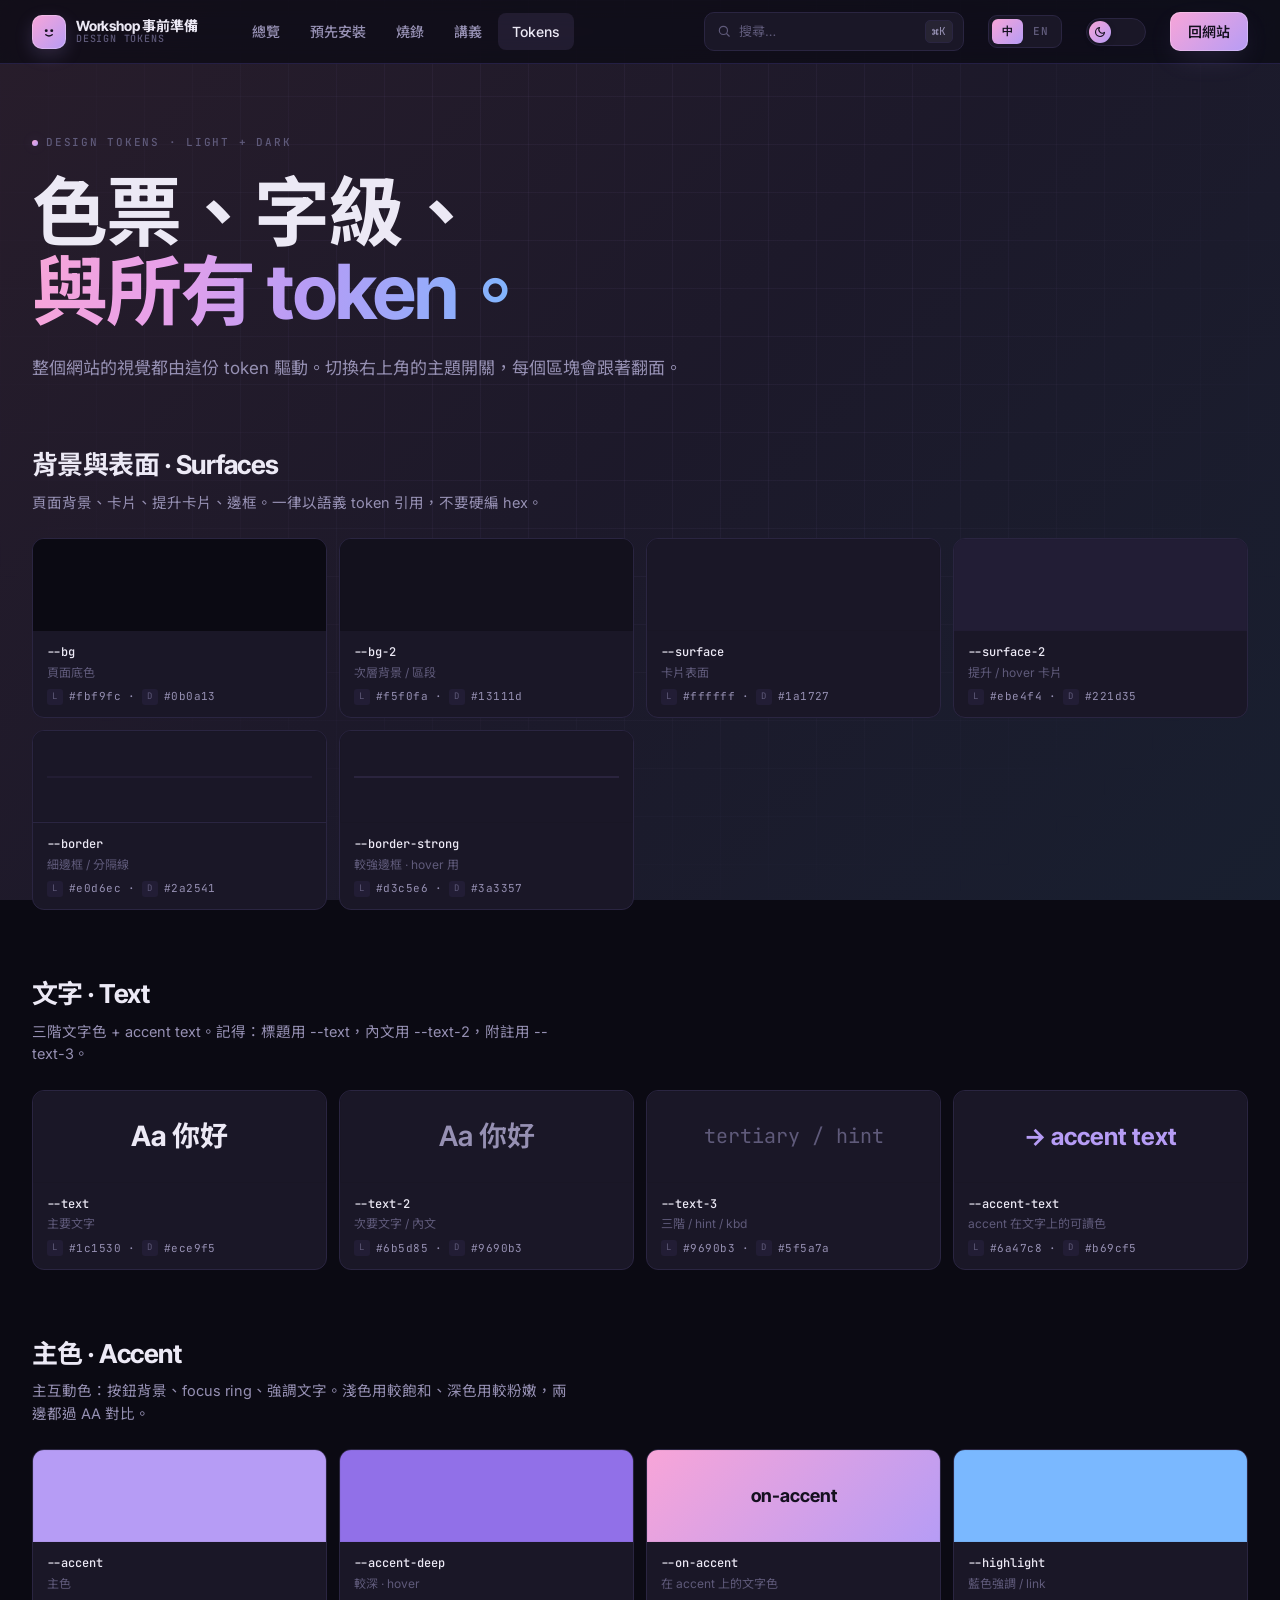
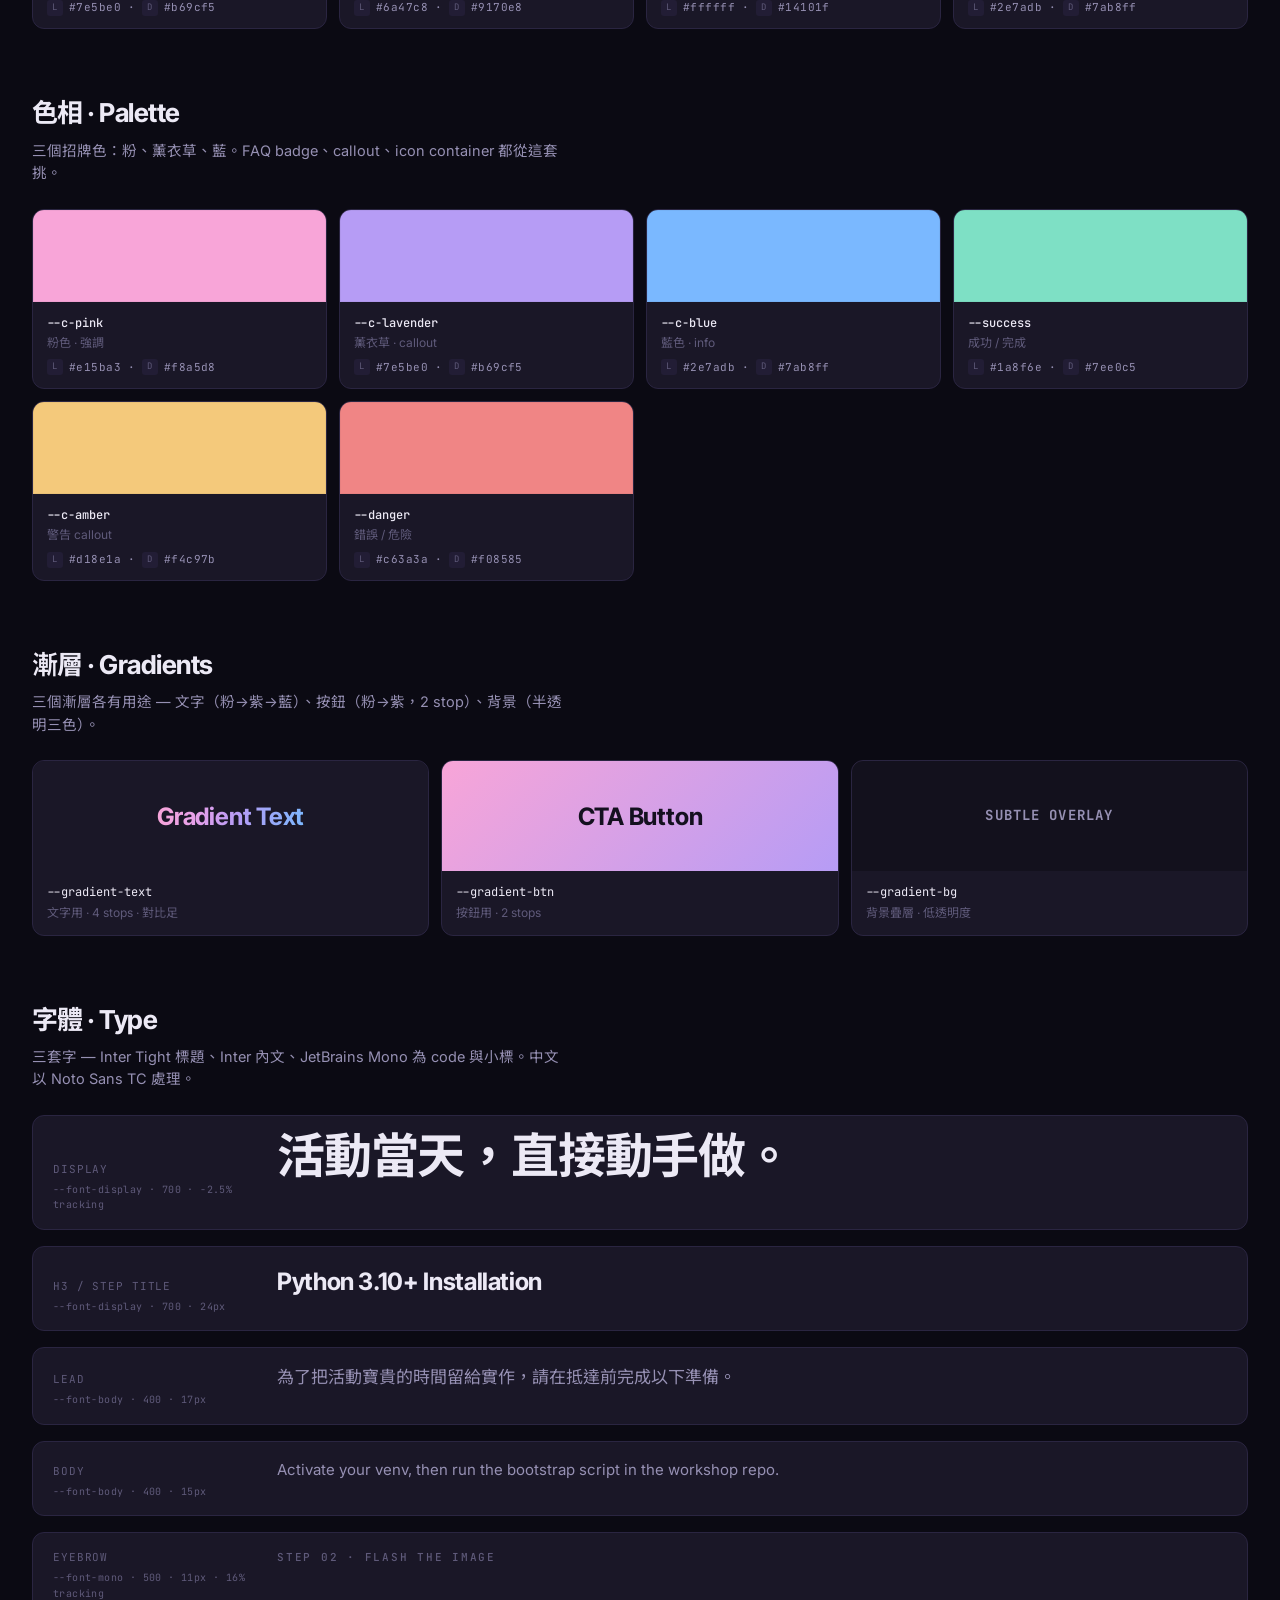
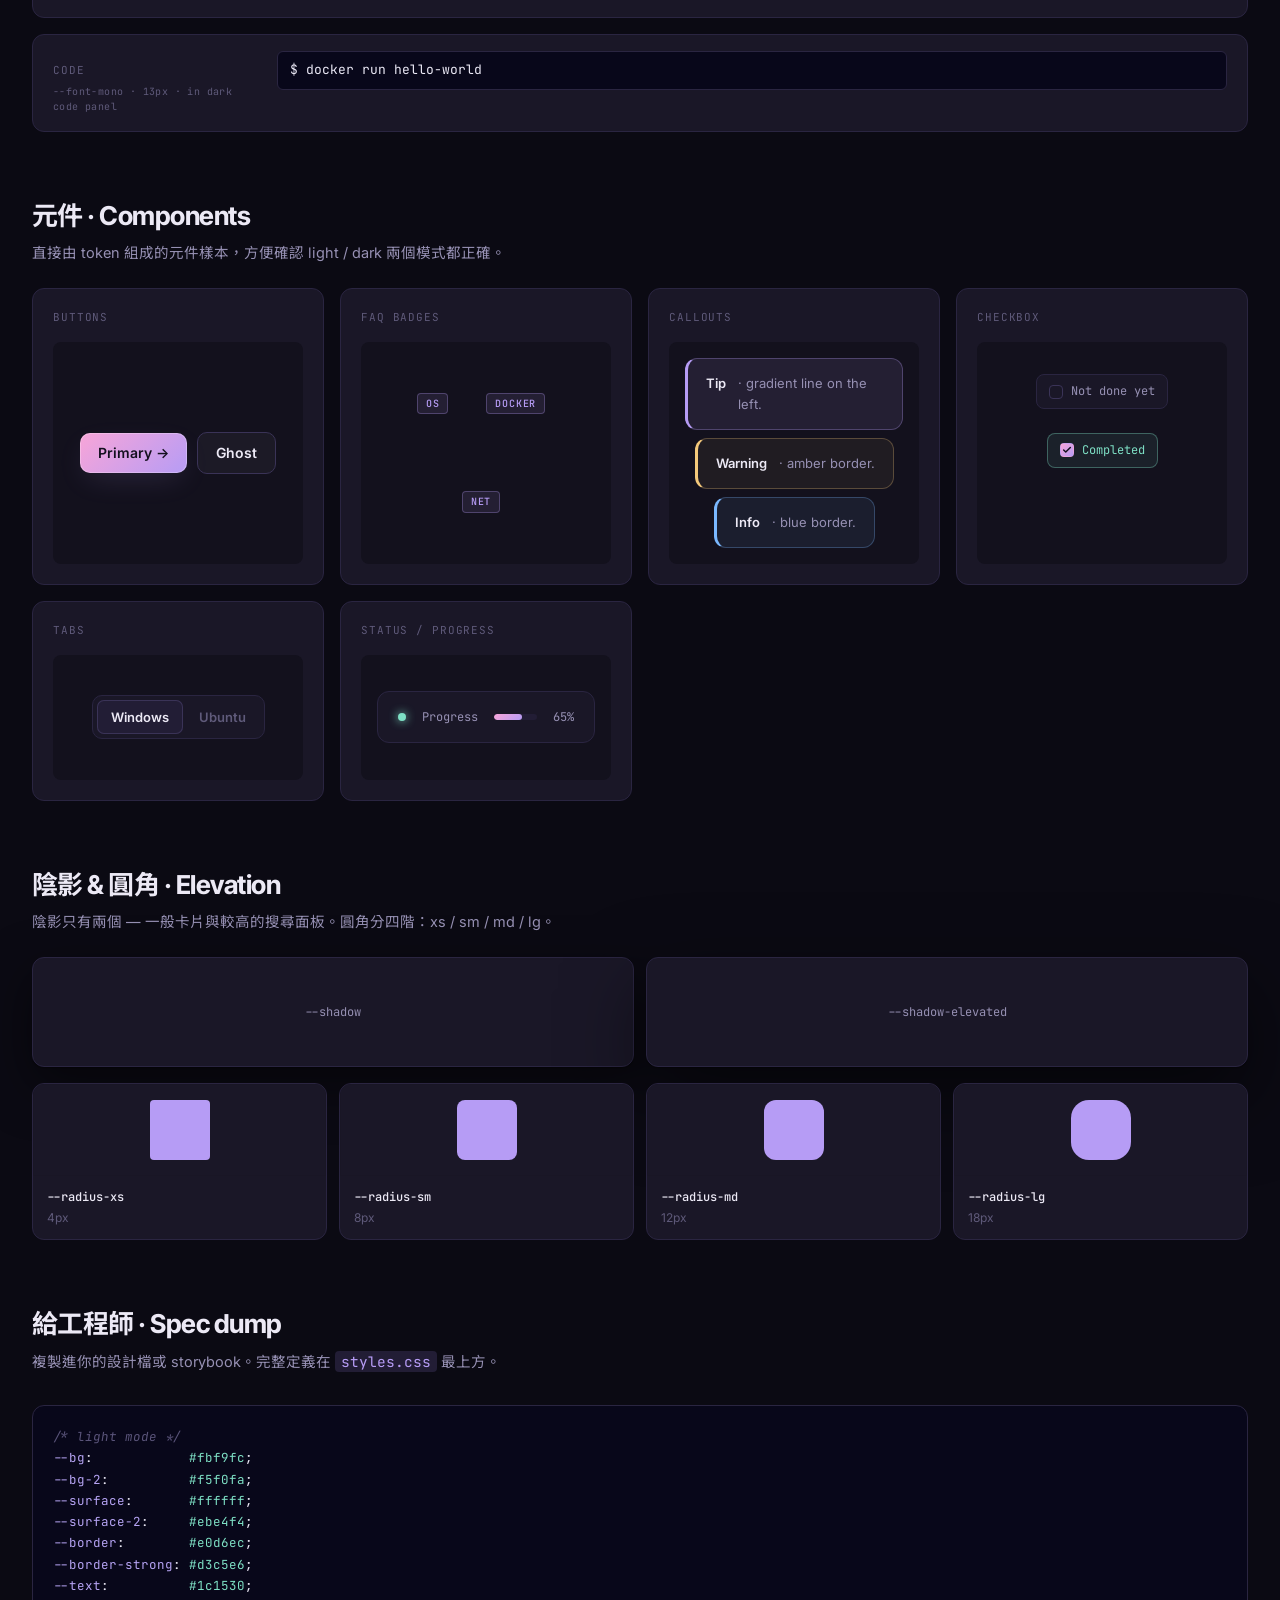
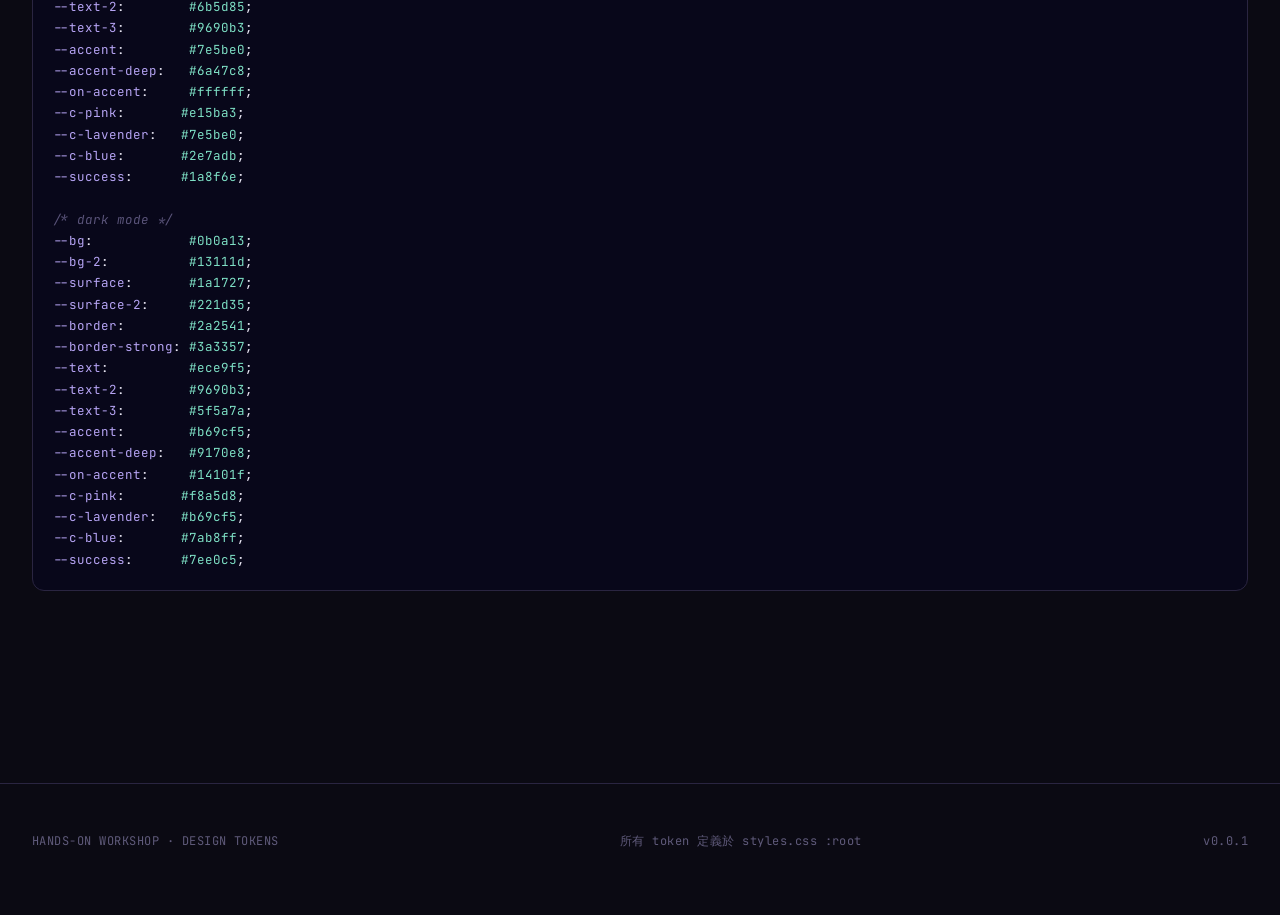
==== commit 5f01413f: "fix:Update version number from v1.0 to v0.0.1" ====
--- a/color-tokens.html
+++ b/color-tokens.html
@@ -260,7 +260,6 @@
       <a href="index.html" class="nav-link"><span class="zh-only">總覽</span><span class="en-only">Overview</span></a>
       <a href="pre-install.html" class="nav-link"><span class="zh-only">預先安裝</span><span class="en-only">Pre-Install</span></a>
       <a href="flashing.html" class="nav-link"><span class="zh-only">燒錄</span><span class="en-only">Flashing</span></a>
-      <a href="faq.html" class="nav-link"><span class="zh-only">FAQ</span><span class="en-only">FAQ</span></a>
       <a href="handouts.html" class="nav-link"><span class="zh-only">講義</span><span class="en-only">Handouts</span></a>
       <a href="color-tokens.html" class="nav-link active">Tokens</a>
     </nav>
@@ -747,7 +746,7 @@
   <div class="foot-inner">
     <span>HANDS-ON WORKSHOP · DESIGN TOKENS</span>
     <span><span class="zh-only">所有 token 定義於 styles.css :root</span><span class="en-only">All tokens live in styles.css :root</span></span>
-    <span>v1.0</span>
+    <span>v0.0.1</span>
   </div>
 </footer>
 
--- a/styles.css
+++ b/styles.css
@@ -1245,10 +1245,18 @@
   border-color: var(--c-blue-border);
   border-left-color: var(--c-blue);
 }
+.callout--success {
+  background: color-mix(in oklab, var(--success) 10%, transparent);
+  border-color: color-mix(in oklab, var(--success) 32%, transparent);
+  border-left-color: var(--success);
+  color: var(--success);
+}
 .callout .icon { color: var(--c-lavender); flex-shrink: 0; margin-top: 1px; }
 .callout--warn .icon { color: var(--c-amber); }
 .callout--info .icon { color: var(--c-blue); }
+.callout--success .icon { color: var(--success); }
 .callout strong { color: var(--text); font-weight: 600; }
+.callout--success strong { color: var(--success); }
 .callout code {
   font-family: var(--font-mono);
   font-size: 12.5px;
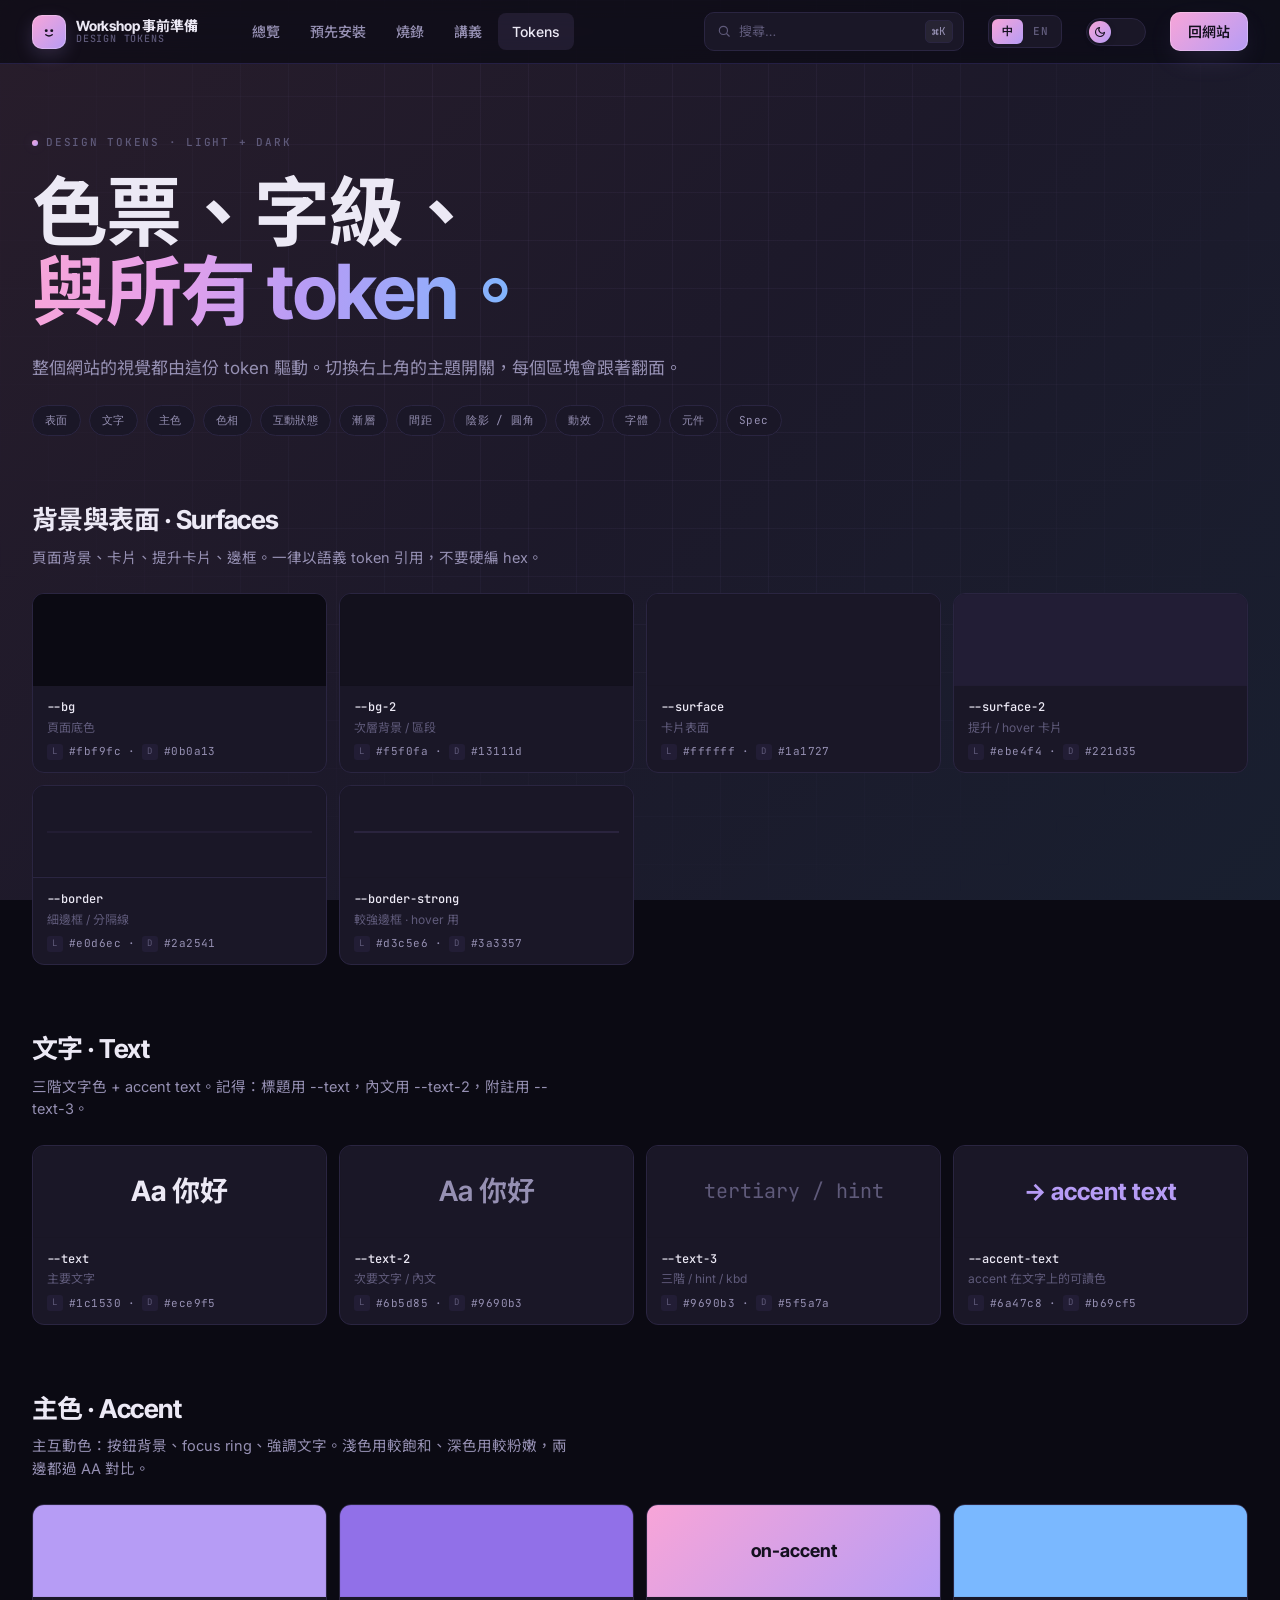
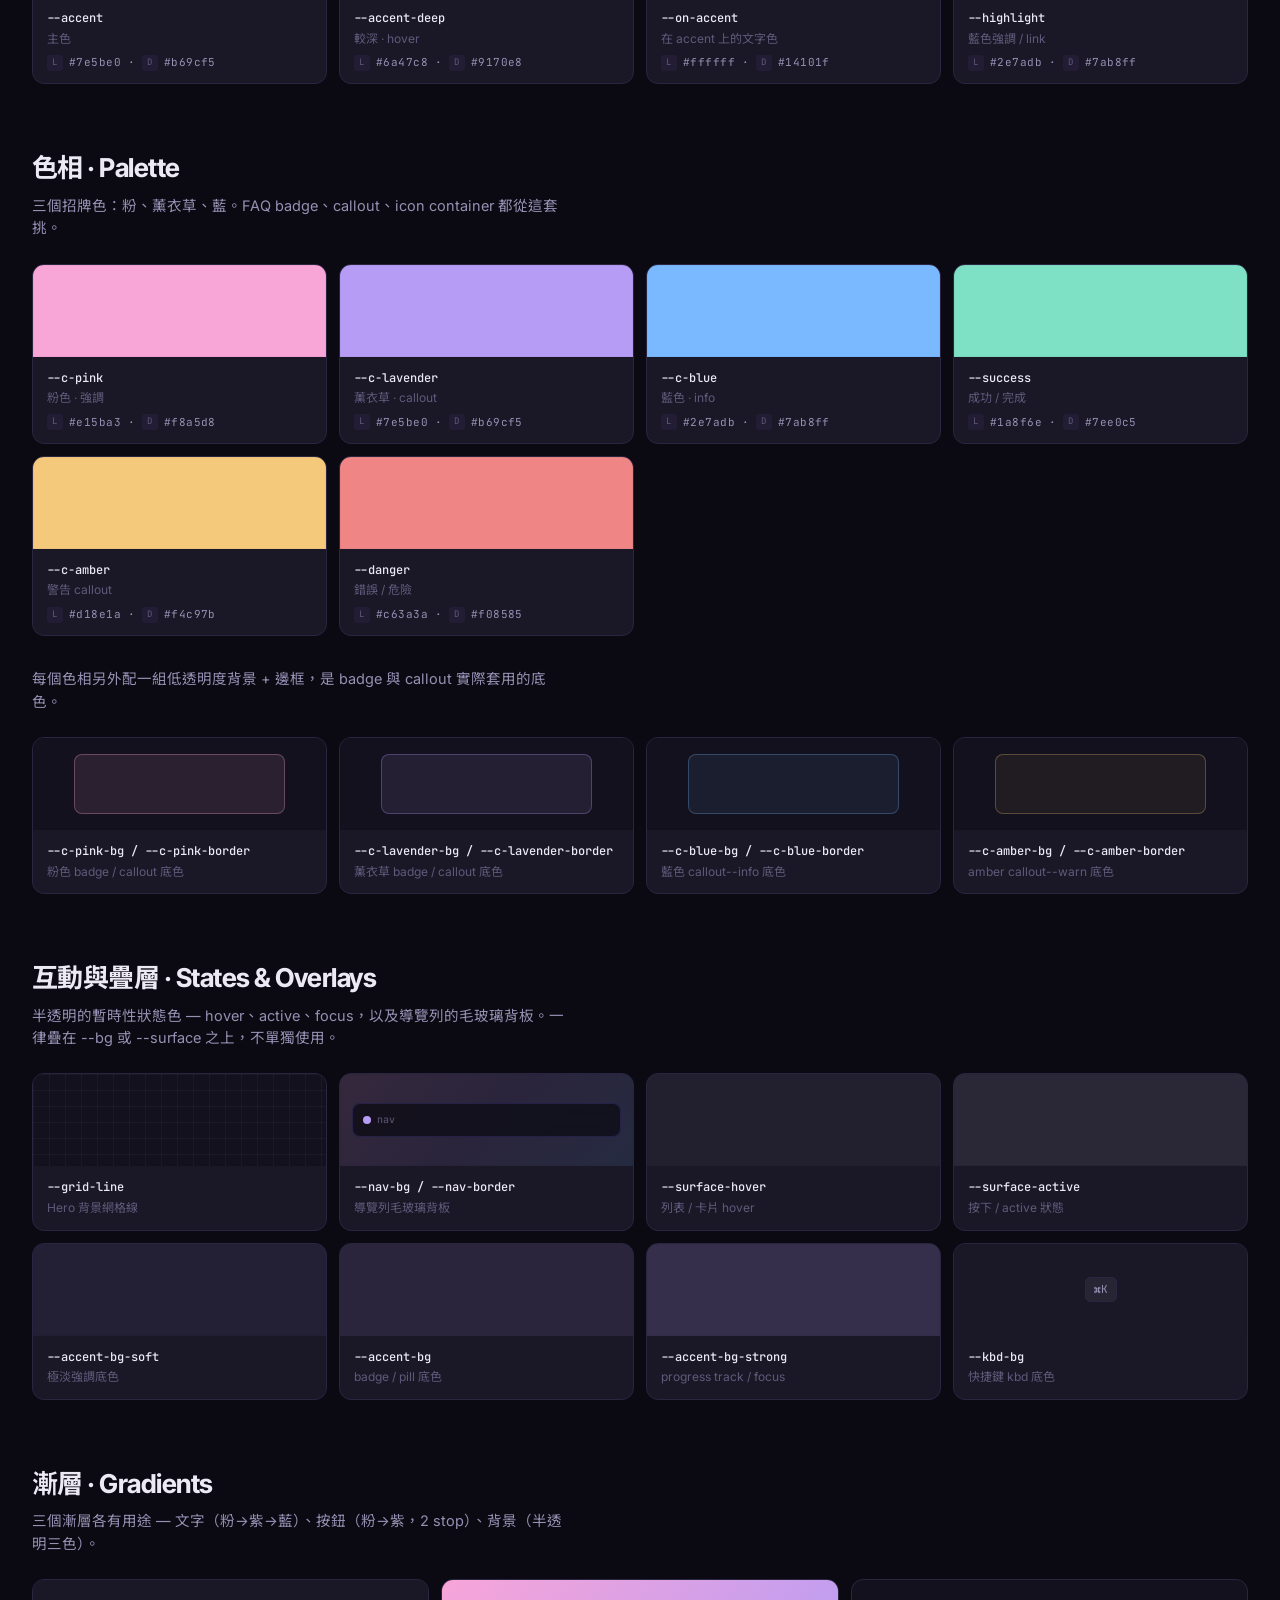
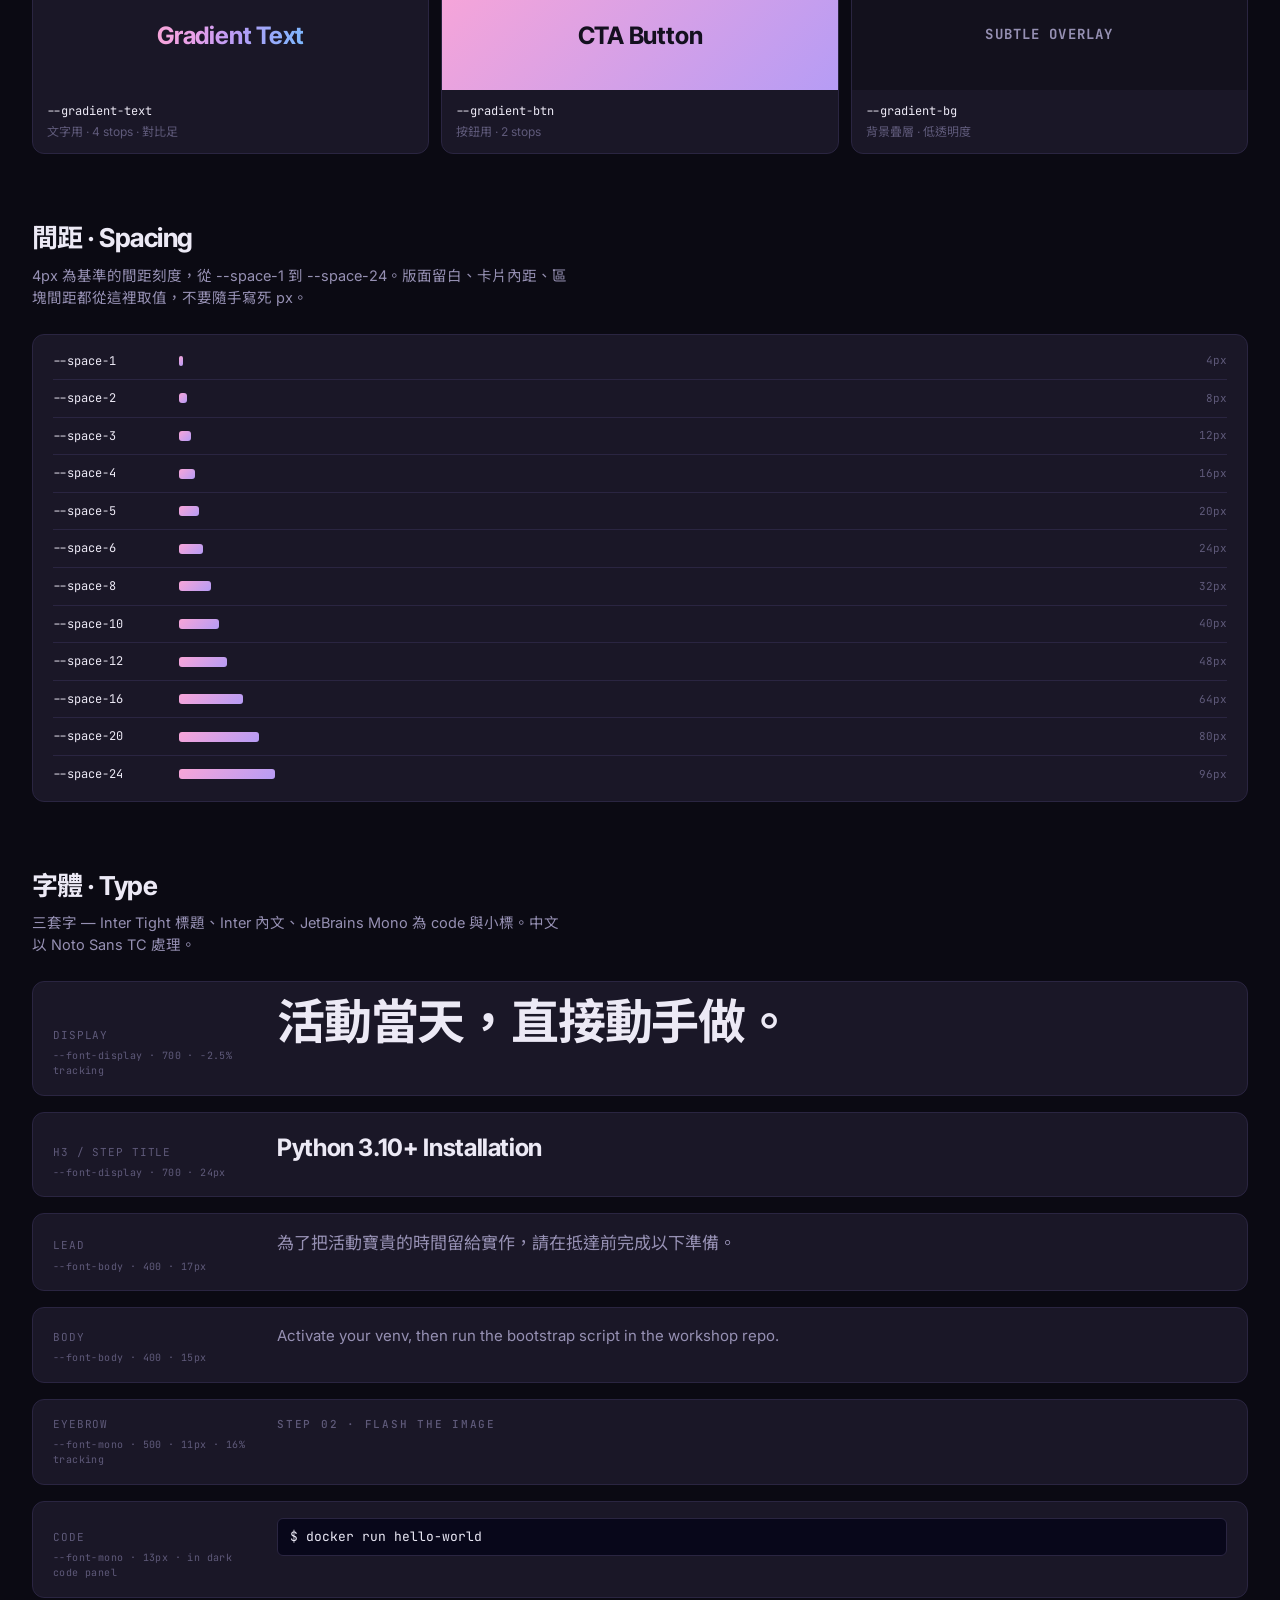
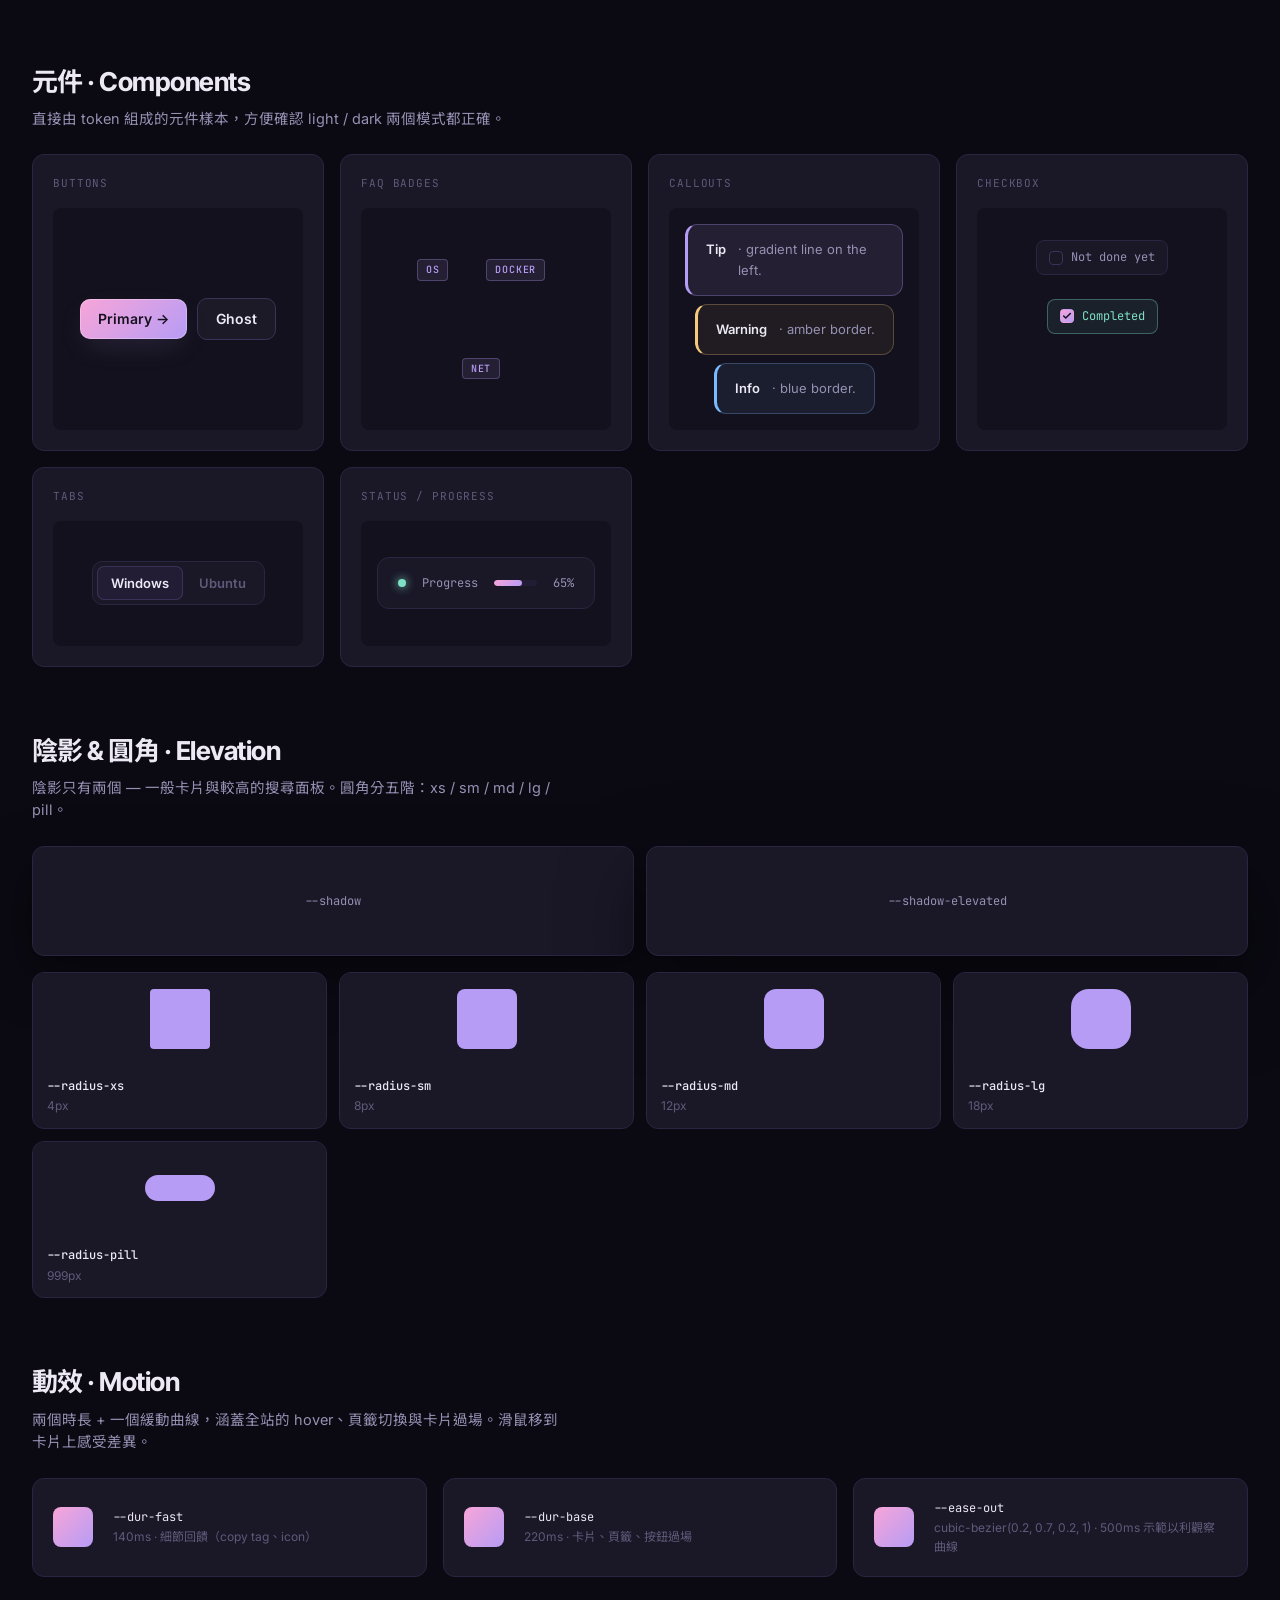
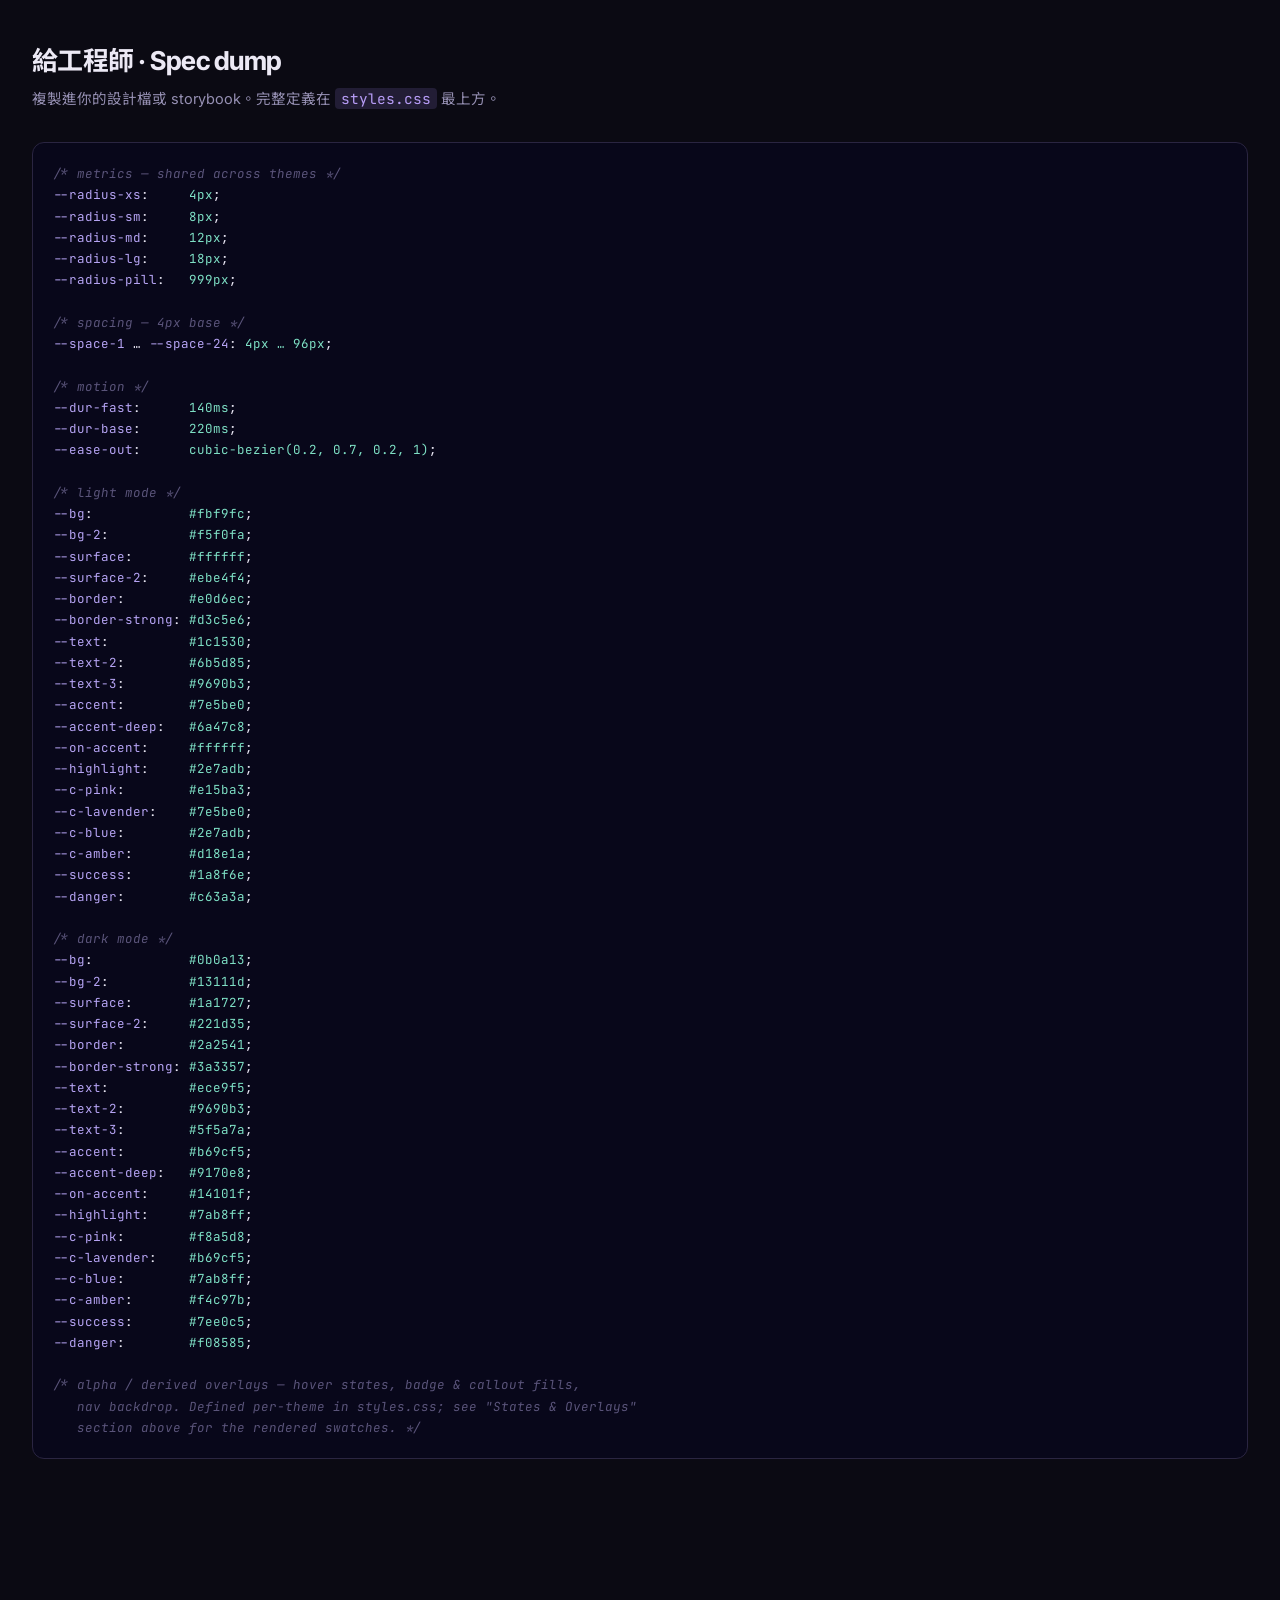
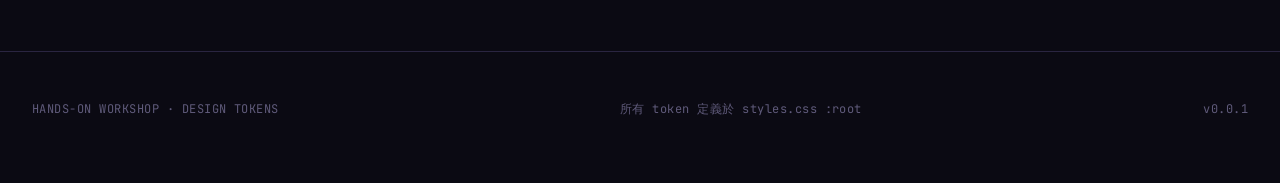
==== commit 5087f3b7: "fix:Added power-off warning for flashing and updated script commands." ====
--- a/color-tokens.html
+++ b/color-tokens.html
@@ -219,6 +219,89 @@
     border: 1px solid var(--border);
   }
   .shadow-demo--elev { box-shadow: var(--shadow-elevated); }
+
+  /* Jump nav */
+  .tk-jumpnav {
+    display: flex;
+    flex-wrap: wrap;
+    gap: 8px;
+    margin-top: var(--space-6);
+  }
+  .tk-jumpnav a {
+    font-family: var(--font-mono);
+    font-size: 11px;
+    letter-spacing: 0.04em;
+    padding: 6px 12px;
+    border-radius: var(--radius-pill);
+    border: 1px solid var(--border);
+    color: var(--text-2);
+    text-decoration: none;
+    background: var(--surface);
+    transition: border-color var(--dur-fast), color var(--dur-fast), background var(--dur-fast);
+  }
+  .tk-jumpnav a:hover {
+    border-color: var(--accent);
+    color: var(--accent-text);
+    background: var(--accent-bg-soft);
+  }
+
+  /* Spacing scale */
+  .space-scale {
+    margin-top: var(--space-6);
+    background: var(--surface);
+    border: 1px solid var(--border);
+    border-radius: var(--radius-md);
+    padding: var(--space-2) var(--space-5);
+  }
+  .space-row {
+    display: flex;
+    align-items: center;
+    gap: var(--space-4);
+    padding: 9px 0;
+    border-bottom: 1px solid var(--border);
+  }
+  .space-row:last-child { border-bottom: none; }
+  .space-row .name {
+    width: 110px;
+    flex-shrink: 0;
+    font-family: var(--font-mono);
+    font-size: 12px;
+    color: var(--text);
+  }
+  .space-row .bar {
+    height: 10px;
+    border-radius: 3px;
+    background: var(--gradient-btn);
+    flex-shrink: 0;
+  }
+  .space-row .px {
+    margin-left: auto;
+    font-family: var(--font-mono);
+    font-size: 11px;
+    color: var(--text-3);
+  }
+
+  /* Motion demo */
+  .motion-card {
+    padding: var(--space-5);
+    background: var(--surface);
+    border: 1px solid var(--border);
+    border-radius: var(--radius-md);
+    display: flex;
+    align-items: center;
+    gap: var(--space-5);
+  }
+  .motion-card .swatch-square {
+    width: 40px;
+    height: 40px;
+    flex-shrink: 0;
+    background: var(--gradient-btn);
+    border-radius: var(--radius-sm);
+    transition: transform var(--motion-dur, 220ms) var(--ease-out);
+  }
+  .motion-card:hover .swatch-square { transform: scale(1.25) rotate(8deg); }
+  .motion-card .name { font-family: var(--font-mono); font-size: 12px; color: var(--text); }
+  .motion-card .role { font-size: 12px; color: var(--text-3); margin-top: 2px; }
 
   /* Code panel for the spec dump */
   .spec-dump {
@@ -296,8 +379,23 @@
       <span class="en-only">The whole site is driven by these CSS custom properties. Flip the theme switch top-right and every section follows.</span>
     </p>
 
+    <nav class="tk-jumpnav" aria-label="Section navigation">
+      <a href="#surfaces"><span class="zh-only">表面</span><span class="en-only">Surfaces</span></a>
+      <a href="#text"><span class="zh-only">文字</span><span class="en-only">Text</span></a>
+      <a href="#accent"><span class="zh-only">主色</span><span class="en-only">Accent</span></a>
+      <a href="#palette"><span class="zh-only">色相</span><span class="en-only">Palette</span></a>
+      <a href="#states"><span class="zh-only">互動狀態</span><span class="en-only">States</span></a>
+      <a href="#gradients"><span class="zh-only">漸層</span><span class="en-only">Gradients</span></a>
+      <a href="#spacing"><span class="zh-only">間距</span><span class="en-only">Spacing</span></a>
+      <a href="#elevation"><span class="zh-only">陰影 / 圓角</span><span class="en-only">Elevation</span></a>
+      <a href="#motion"><span class="zh-only">動效</span><span class="en-only">Motion</span></a>
+      <a href="#type"><span class="zh-only">字體</span><span class="en-only">Type</span></a>
+      <a href="#components"><span class="zh-only">元件</span><span class="en-only">Components</span></a>
+      <a href="#spec">Spec</a>
+    </nav>
+
     <!-- ===== SURFACE ===== -->
-    <section class="tk-section">
+    <section class="tk-section" id="surfaces">
       <h2><span class="zh-only">背景與表面 · Surfaces</span><span class="en-only">Surfaces</span></h2>
       <p class="sub">
         <span class="zh-only">頁面背景、卡片、提升卡片、邊框。一律以語義 token 引用，不要硬編 hex。</span>
@@ -366,7 +464,7 @@
     </section>
 
     <!-- ===== TEXT ===== -->
-    <section class="tk-section">
+    <section class="tk-section" id="text">
       <h2><span class="zh-only">文字 · Text</span><span class="en-only">Text</span></h2>
       <p class="sub">
         <span class="zh-only">三階文字色 + accent text。記得：標題用 --text，內文用 --text-2，附註用 --text-3。</span>
@@ -409,7 +507,7 @@
     </section>
 
     <!-- ===== ACCENT / BRAND ===== -->
-    <section class="tk-section">
+    <section class="tk-section" id="accent">
       <h2><span class="zh-only">主色 · Accent</span><span class="en-only">Accent</span></h2>
       <p class="sub">
         <span class="zh-only">主互動色：按鈕背景、focus ring、強調文字。淺色用較飽和、深色用較粉嫩，兩邊都過 AA 對比。</span>
@@ -452,7 +550,7 @@
     </section>
 
     <!-- ===== PALETTE ===== -->
-    <section class="tk-section">
+    <section class="tk-section" id="palette">
       <h2><span class="zh-only">色相 · Palette</span><span class="en-only">Palette</span></h2>
       <p class="sub">
         <span class="zh-only">三個招牌色：粉、薰衣草、藍。FAQ badge、callout、icon container 都從這套挑。</span>
@@ -508,10 +606,127 @@
           </div>
         </div>
       </div>
+
+      <p class="sub" style="margin-top:var(--space-8);">
+        <span class="zh-only">每個色相另外配一組低透明度背景 + 邊框，是 badge 與 callout 實際套用的底色。</span>
+        <span class="en-only">Each hue also ships a low-alpha background + border pair — the actual fill used by badges and callouts.</span>
+      </p>
+      <div class="tk-grid">
+        <div class="swatch">
+          <div class="swatch-chip" style="background:var(--bg-2);display:grid;place-items:center;">
+            <div style="width:72%;height:66%;border-radius:var(--radius-sm);background:var(--c-pink-bg);border:1px solid var(--c-pink-border);"></div>
+          </div>
+          <div class="swatch-meta">
+            <span class="name">--c-pink-bg / --c-pink-border</span>
+            <span class="role"><span class="zh-only">粉色 badge / callout 底色</span><span class="en-only">Pink badge / callout fill</span></span>
+          </div>
+        </div>
+        <div class="swatch">
+          <div class="swatch-chip" style="background:var(--bg-2);display:grid;place-items:center;">
+            <div style="width:72%;height:66%;border-radius:var(--radius-sm);background:var(--c-lavender-bg);border:1px solid var(--c-lavender-border);"></div>
+          </div>
+          <div class="swatch-meta">
+            <span class="name">--c-lavender-bg / --c-lavender-border</span>
+            <span class="role"><span class="zh-only">薰衣草 badge / callout 底色</span><span class="en-only">Lavender badge / callout fill</span></span>
+          </div>
+        </div>
+        <div class="swatch">
+          <div class="swatch-chip" style="background:var(--bg-2);display:grid;place-items:center;">
+            <div style="width:72%;height:66%;border-radius:var(--radius-sm);background:var(--c-blue-bg);border:1px solid var(--c-blue-border);"></div>
+          </div>
+          <div class="swatch-meta">
+            <span class="name">--c-blue-bg / --c-blue-border</span>
+            <span class="role"><span class="zh-only">藍色 callout--info 底色</span><span class="en-only">Blue callout--info fill</span></span>
+          </div>
+        </div>
+        <div class="swatch">
+          <div class="swatch-chip" style="background:var(--bg-2);display:grid;place-items:center;">
+            <div style="width:72%;height:66%;border-radius:var(--radius-sm);background:var(--c-amber-bg);border:1px solid var(--c-amber-border);"></div>
+          </div>
+          <div class="swatch-meta">
+            <span class="name">--c-amber-bg / --c-amber-border</span>
+            <span class="role"><span class="zh-only">amber callout--warn 底色</span><span class="en-only">Amber callout--warn fill</span></span>
+          </div>
+        </div>
+      </div>
+    </section>
+
+    <!-- ===== STATES & OVERLAYS ===== -->
+    <section class="tk-section" id="states">
+      <h2><span class="zh-only">互動與疊層 · States &amp; Overlays</span><span class="en-only">States &amp; Overlays</span></h2>
+      <p class="sub">
+        <span class="zh-only">半透明的暫時性狀態色 — hover、active、focus，以及導覽列的毛玻璃背板。一律疊在 --bg 或 --surface 之上，不單獨使用。</span>
+        <span class="en-only">Semi-transparent tokens for transient hover / active / focus states, plus the frosted nav backdrop. Always composited over --bg or --surface — never used standalone.</span>
+      </p>
+      <div class="tk-grid">
+        <div class="swatch">
+          <div class="swatch-chip" style="background:var(--bg-2);background-image:linear-gradient(var(--grid-line) 1px, transparent 1px),linear-gradient(90deg, var(--grid-line) 1px, transparent 1px);background-size:16px 16px;"></div>
+          <div class="swatch-meta">
+            <span class="name">--grid-line</span>
+            <span class="role"><span class="zh-only">Hero 背景網格線</span><span class="en-only">Hero background grid</span></span>
+          </div>
+        </div>
+        <div class="swatch">
+          <div class="swatch-chip" style="background:var(--gradient-bg);display:flex;align-items:center;padding:0 12px;">
+            <div style="width:100%;height:34px;border-radius:var(--radius-sm);background:var(--nav-bg);border:1px solid var(--nav-border);backdrop-filter:blur(6px);display:flex;align-items:center;padding:0 10px;gap:6px;">
+              <span style="width:8px;height:8px;border-radius:50%;background:var(--accent);"></span>
+              <span style="font-family:var(--font-mono);font-size:10px;color:var(--text-3);">nav</span>
+            </div>
+          </div>
+          <div class="swatch-meta">
+            <span class="name">--nav-bg / --nav-border</span>
+            <span class="role"><span class="zh-only">導覽列毛玻璃背板</span><span class="en-only">Frosted nav backdrop</span></span>
+          </div>
+        </div>
+        <div class="swatch">
+          <div class="swatch-chip" style="background:var(--surface-hover);"></div>
+          <div class="swatch-meta">
+            <span class="name">--surface-hover</span>
+            <span class="role"><span class="zh-only">列表 / 卡片 hover</span><span class="en-only">List row / card hover</span></span>
+          </div>
+        </div>
+        <div class="swatch">
+          <div class="swatch-chip" style="background:var(--surface-active);"></div>
+          <div class="swatch-meta">
+            <span class="name">--surface-active</span>
+            <span class="role"><span class="zh-only">按下 / active 狀態</span><span class="en-only">Pressed / active state</span></span>
+          </div>
+        </div>
+        <div class="swatch">
+          <div class="swatch-chip" style="background:var(--accent-bg-soft);"></div>
+          <div class="swatch-meta">
+            <span class="name">--accent-bg-soft</span>
+            <span class="role"><span class="zh-only">極淡強調底色</span><span class="en-only">Faintest accent wash</span></span>
+          </div>
+        </div>
+        <div class="swatch">
+          <div class="swatch-chip" style="background:var(--accent-bg);"></div>
+          <div class="swatch-meta">
+            <span class="name">--accent-bg</span>
+            <span class="role"><span class="zh-only">badge / pill 底色</span><span class="en-only">Badge / pill fill</span></span>
+          </div>
+        </div>
+        <div class="swatch">
+          <div class="swatch-chip" style="background:var(--accent-bg-strong);"></div>
+          <div class="swatch-meta">
+            <span class="name">--accent-bg-strong</span>
+            <span class="role"><span class="zh-only">progress track / focus</span><span class="en-only">Progress track / focus</span></span>
+          </div>
+        </div>
+        <div class="swatch">
+          <div class="swatch-chip" style="background:var(--surface);display:grid;place-items:center;">
+            <span style="font-family:var(--font-mono);font-size:11px;padding:3px 8px;border-radius:5px;background:var(--kbd-bg);color:var(--text-2);border:1px solid var(--border);">⌘K</span>
+          </div>
+          <div class="swatch-meta">
+            <span class="name">--kbd-bg</span>
+            <span class="role"><span class="zh-only">快捷鍵 kbd 底色</span><span class="en-only">Keyboard-shortcut chip fill</span></span>
+          </div>
+        </div>
+      </div>
     </section>
 
     <!-- ===== GRADIENTS ===== -->
-    <section class="tk-section">
+    <section class="tk-section" id="gradients">
       <h2><span class="zh-only">漸層 · Gradients</span><span class="en-only">Gradients</span></h2>
       <p class="sub">
         <span class="zh-only">三個漸層各有用途 — 文字（粉→紫→藍）、按鈕（粉→紫，2 stop）、背景（半透明三色）。</span>
@@ -548,8 +763,31 @@
       </div>
     </section>
 
+    <!-- ===== SPACING ===== -->
+    <section class="tk-section" id="spacing">
+      <h2><span class="zh-only">間距 · Spacing</span><span class="en-only">Spacing</span></h2>
+      <p class="sub">
+        <span class="zh-only">4px 為基準的間距刻度，從 --space-1 到 --space-24。版面留白、卡片內距、區塊間距都從這裡取值，不要隨手寫死 px。</span>
+        <span class="en-only">A 4px-based scale from --space-1 to --space-24. Padding, gaps, and section rhythm all pull from here — avoid hardcoding px.</span>
+      </p>
+      <div class="space-scale">
+        <div class="space-row"><span class="name">--space-1</span><div class="bar" style="width:4px;"></div><span class="px">4px</span></div>
+        <div class="space-row"><span class="name">--space-2</span><div class="bar" style="width:8px;"></div><span class="px">8px</span></div>
+        <div class="space-row"><span class="name">--space-3</span><div class="bar" style="width:12px;"></div><span class="px">12px</span></div>
+        <div class="space-row"><span class="name">--space-4</span><div class="bar" style="width:16px;"></div><span class="px">16px</span></div>
+        <div class="space-row"><span class="name">--space-5</span><div class="bar" style="width:20px;"></div><span class="px">20px</span></div>
+        <div class="space-row"><span class="name">--space-6</span><div class="bar" style="width:24px;"></div><span class="px">24px</span></div>
+        <div class="space-row"><span class="name">--space-8</span><div class="bar" style="width:32px;"></div><span class="px">32px</span></div>
+        <div class="space-row"><span class="name">--space-10</span><div class="bar" style="width:40px;"></div><span class="px">40px</span></div>
+        <div class="space-row"><span class="name">--space-12</span><div class="bar" style="width:48px;"></div><span class="px">48px</span></div>
+        <div class="space-row"><span class="name">--space-16</span><div class="bar" style="width:64px;"></div><span class="px">64px</span></div>
+        <div class="space-row"><span class="name">--space-20</span><div class="bar" style="width:80px;"></div><span class="px">80px</span></div>
+        <div class="space-row"><span class="name">--space-24</span><div class="bar" style="width:96px;"></div><span class="px">96px</span></div>
+      </div>
+    </section>
+
     <!-- ===== TYPE ===== -->
-    <section class="tk-section">
+    <section class="tk-section" id="type">
       <h2><span class="zh-only">字體 · Type</span><span class="en-only">Type</span></h2>
       <p class="sub">
         <span class="zh-only">三套字 — Inter Tight 標題、Inter 內文、JetBrains Mono 為 code 與小標。中文以 Noto Sans TC 處理。</span>
@@ -584,7 +822,7 @@
     </section>
 
     <!-- ===== COMPONENTS ===== -->
-    <section class="tk-section">
+    <section class="tk-section" id="components">
       <h2><span class="zh-only">元件 · Components</span><span class="en-only">Components</span></h2>
       <p class="sub">
         <span class="zh-only">直接由 token 組成的元件樣本，方便確認 light / dark 兩個模式都正確。</span>
@@ -656,11 +894,11 @@
     </section>
 
     <!-- ===== ELEVATION ===== -->
-    <section class="tk-section">
+    <section class="tk-section" id="elevation">
       <h2><span class="zh-only">陰影 & 圓角 · Elevation</span><span class="en-only">Elevation & radius</span></h2>
       <p class="sub">
-        <span class="zh-only">陰影只有兩個 — 一般卡片與較高的搜尋面板。圓角分四階：xs / sm / md / lg。</span>
-        <span class="en-only">Just two shadows — regular cards, and the elevated search panel. Four radii: xs / sm / md / lg.</span>
+        <span class="zh-only">陰影只有兩個 — 一般卡片與較高的搜尋面板。圓角分五階：xs / sm / md / lg / pill。</span>
+        <span class="en-only">Just two shadows — regular cards, and the elevated search panel. Five radii: xs / sm / md / lg / pill.</span>
       </p>
       <div class="tk-grid tk-grid--two">
         <div class="shadow-demo">--shadow</div>
@@ -692,17 +930,70 @@
           </div>
           <div class="swatch-meta"><span class="name">--radius-lg</span><span class="role">18px</span></div>
         </div>
+        <div class="swatch">
+          <div class="swatch-chip" style="background:var(--surface);display:grid;place-items:center;">
+            <div style="width:70px;height:26px;background:var(--accent);border-radius:var(--radius-pill);"></div>
+          </div>
+          <div class="swatch-meta"><span class="name">--radius-pill</span><span class="role">999px</span></div>
+        </div>
+      </div>
+    </section>
+
+    <!-- ===== MOTION ===== -->
+    <section class="tk-section" id="motion">
+      <h2><span class="zh-only">動效 · Motion</span><span class="en-only">Motion</span></h2>
+      <p class="sub">
+        <span class="zh-only">兩個時長 + 一個緩動曲線，涵蓋全站的 hover、頁籤切換與卡片過場。滑鼠移到卡片上感受差異。</span>
+        <span class="en-only">Two durations and one easing curve cover every hover, tab switch, and card transition site-wide. Hover a card to feel the difference.</span>
+      </p>
+      <div class="comp-row">
+        <div class="motion-card" style="--motion-dur:140ms;">
+          <div class="swatch-square"></div>
+          <div>
+            <div class="name">--dur-fast</div>
+            <div class="role">140ms · <span class="zh-only">細節回饋（copy tag、icon）</span><span class="en-only">micro feedback (copy tag, icons)</span></div>
+          </div>
+        </div>
+        <div class="motion-card" style="--motion-dur:220ms;">
+          <div class="swatch-square"></div>
+          <div>
+            <div class="name">--dur-base</div>
+            <div class="role">220ms · <span class="zh-only">卡片、頁籤、按鈕過場</span><span class="en-only">cards, tabs, button transitions</span></div>
+          </div>
+        </div>
+        <div class="motion-card" style="--motion-dur:500ms;">
+          <div class="swatch-square"></div>
+          <div>
+            <div class="name">--ease-out</div>
+            <div class="role">cubic-bezier(0.2, 0.7, 0.2, 1) · <span class="zh-only">500ms 示範以利觀察曲線</span><span class="en-only">500ms demo speed to show the curve</span></div>
+          </div>
+        </div>
       </div>
     </section>
 
     <!-- ===== SPEC DUMP ===== -->
-    <section class="tk-section">
+    <section class="tk-section" id="spec">
       <h2><span class="zh-only">給工程師 · Spec dump</span><span class="en-only">For engineers · spec dump</span></h2>
       <p class="sub">
         <span class="zh-only">複製進你的設計檔或 storybook。完整定義在 <code style="font-family:var(--font-mono);background:var(--surface-2);padding:1px 6px;border-radius:4px;color:var(--accent-text);">styles.css</code> 最上方。</span>
         <span class="en-only">Paste this into your design file or storybook. The canonical source lives at the top of <code style="font-family:var(--font-mono);background:var(--surface-2);padding:1px 6px;border-radius:4px;color:var(--accent-text);">styles.css</code>.</span>
       </p>
-      <div class="spec-dump"><span class="c">/* light mode */</span>
+      <div class="spec-dump"><span class="c">/* metrics — shared across themes */</span>
+<span class="k">--radius-xs</span>:     <span class="v">4px</span>;
+<span class="k">--radius-sm</span>:     <span class="v">8px</span>;
+<span class="k">--radius-md</span>:     <span class="v">12px</span>;
+<span class="k">--radius-lg</span>:     <span class="v">18px</span>;
+<span class="k">--radius-pill</span>:   <span class="v">999px</span>;
+
+<span class="c">/* spacing — 4px base */</span>
+<span class="k">--space-1</span> … <span class="k">--space-24</span>: <span class="v">4px … 96px</span>;
+
+<span class="c">/* motion */</span>
+<span class="k">--dur-fast</span>:      <span class="v">140ms</span>;
+<span class="k">--dur-base</span>:      <span class="v">220ms</span>;
+<span class="k">--ease-out</span>:      <span class="v">cubic-bezier(0.2, 0.7, 0.2, 1)</span>;
+
+<span class="c">/* light mode */</span>
 <span class="k">--bg</span>:            <span class="v">#fbf9fc</span>;
 <span class="k">--bg-2</span>:          <span class="v">#f5f0fa</span>;
 <span class="k">--surface</span>:       <span class="v">#ffffff</span>;
@@ -715,10 +1006,13 @@
 <span class="k">--accent</span>:        <span class="v">#7e5be0</span>;
 <span class="k">--accent-deep</span>:   <span class="v">#6a47c8</span>;
 <span class="k">--on-accent</span>:     <span class="v">#ffffff</span>;
-<span class="k">--c-pink</span>:       <span class="v">#e15ba3</span>;
-<span class="k">--c-lavender</span>:   <span class="v">#7e5be0</span>;
-<span class="k">--c-blue</span>:       <span class="v">#2e7adb</span>;
-<span class="k">--success</span>:      <span class="v">#1a8f6e</span>;
+<span class="k">--highlight</span>:     <span class="v">#2e7adb</span>;
+<span class="k">--c-pink</span>:        <span class="v">#e15ba3</span>;
+<span class="k">--c-lavender</span>:    <span class="v">#7e5be0</span>;
+<span class="k">--c-blue</span>:        <span class="v">#2e7adb</span>;
+<span class="k">--c-amber</span>:       <span class="v">#d18e1a</span>;
+<span class="k">--success</span>:       <span class="v">#1a8f6e</span>;
+<span class="k">--danger</span>:        <span class="v">#c63a3a</span>;
 
 <span class="c">/* dark mode */</span>
 <span class="k">--bg</span>:            <span class="v">#0b0a13</span>;
@@ -733,10 +1027,17 @@
 <span class="k">--accent</span>:        <span class="v">#b69cf5</span>;
 <span class="k">--accent-deep</span>:   <span class="v">#9170e8</span>;
 <span class="k">--on-accent</span>:     <span class="v">#14101f</span>;
-<span class="k">--c-pink</span>:       <span class="v">#f8a5d8</span>;
-<span class="k">--c-lavender</span>:   <span class="v">#b69cf5</span>;
-<span class="k">--c-blue</span>:       <span class="v">#7ab8ff</span>;
-<span class="k">--success</span>:      <span class="v">#7ee0c5</span>;</div>
+<span class="k">--highlight</span>:     <span class="v">#7ab8ff</span>;
+<span class="k">--c-pink</span>:        <span class="v">#f8a5d8</span>;
+<span class="k">--c-lavender</span>:    <span class="v">#b69cf5</span>;
+<span class="k">--c-blue</span>:        <span class="v">#7ab8ff</span>;
+<span class="k">--c-amber</span>:       <span class="v">#f4c97b</span>;
+<span class="k">--success</span>:       <span class="v">#7ee0c5</span>;
+<span class="k">--danger</span>:        <span class="v">#f08585</span>;
+
+<span class="c">/* alpha / derived overlays — hover states, badge & callout fills,
+   nav backdrop. Defined per-theme in styles.css; see "States & Overlays"
+   section above for the rendered swatches. */</span></div>
     </section>
 
   </section>
